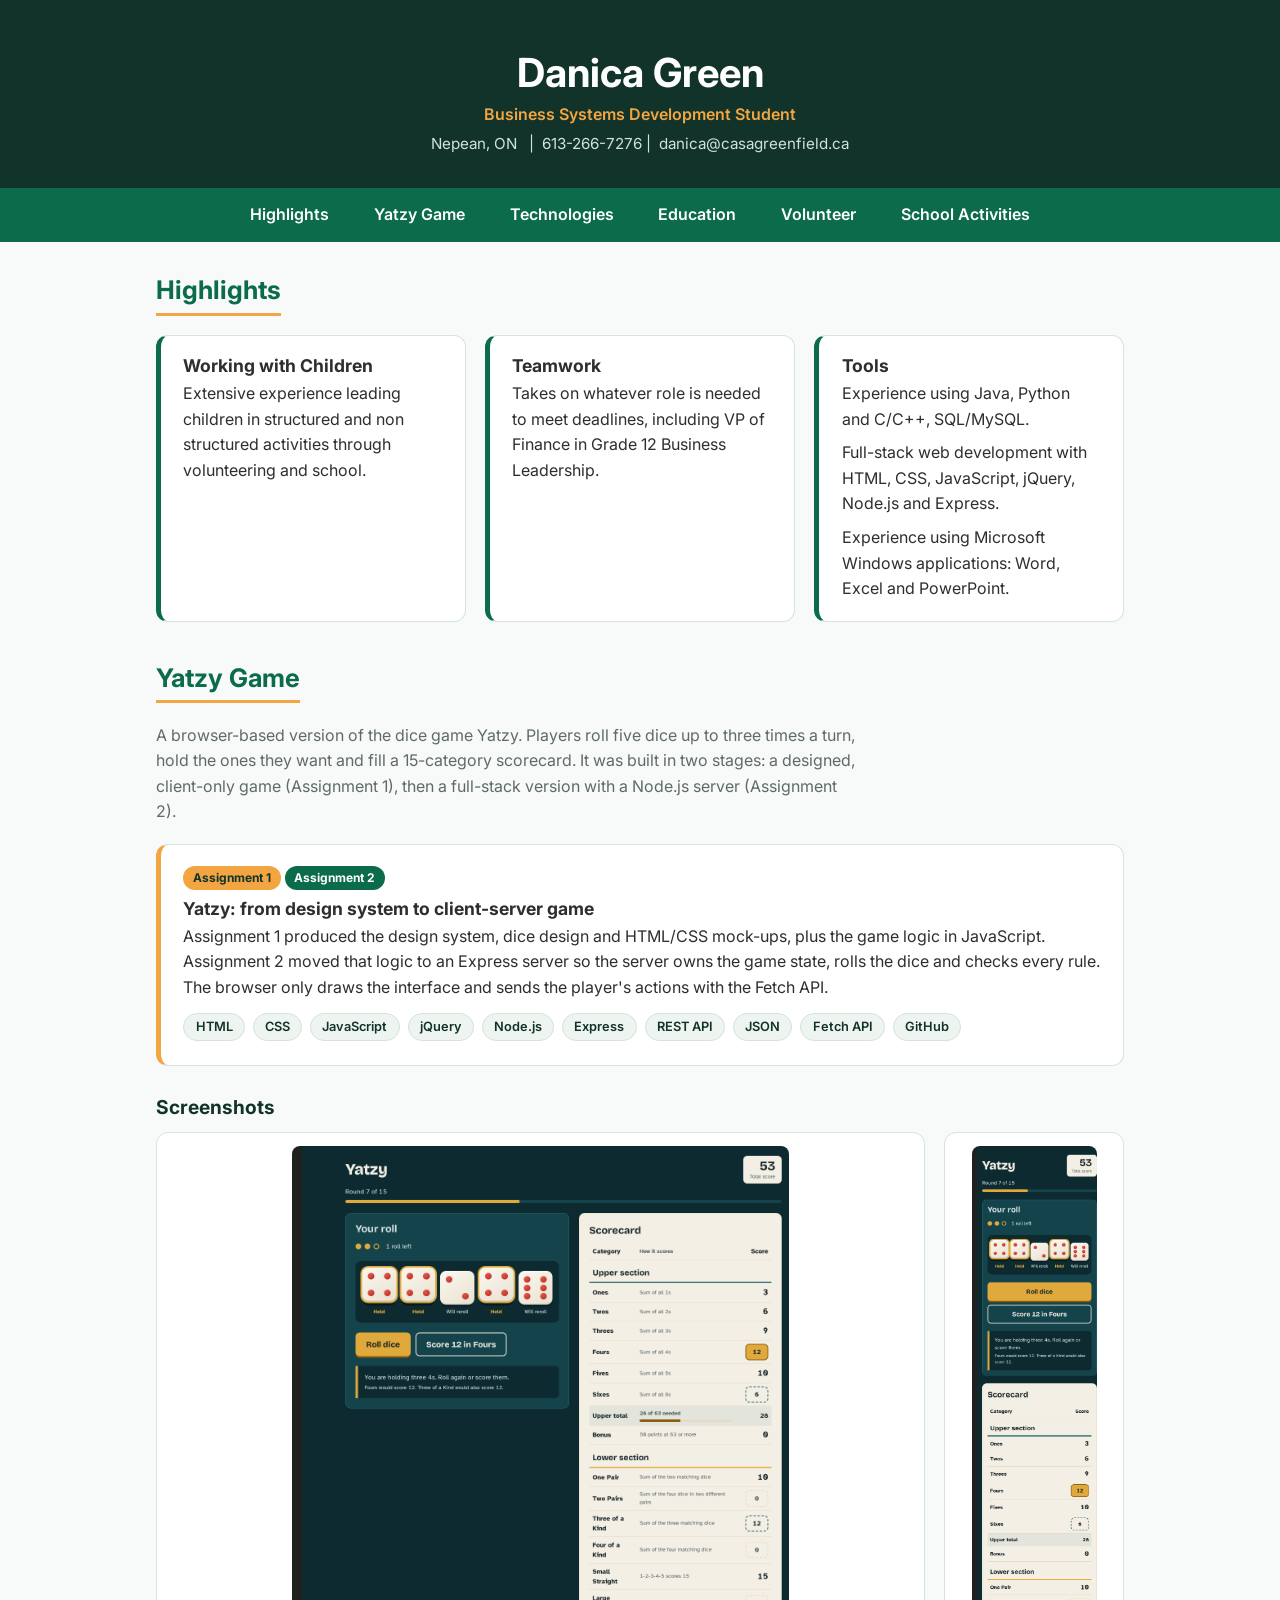
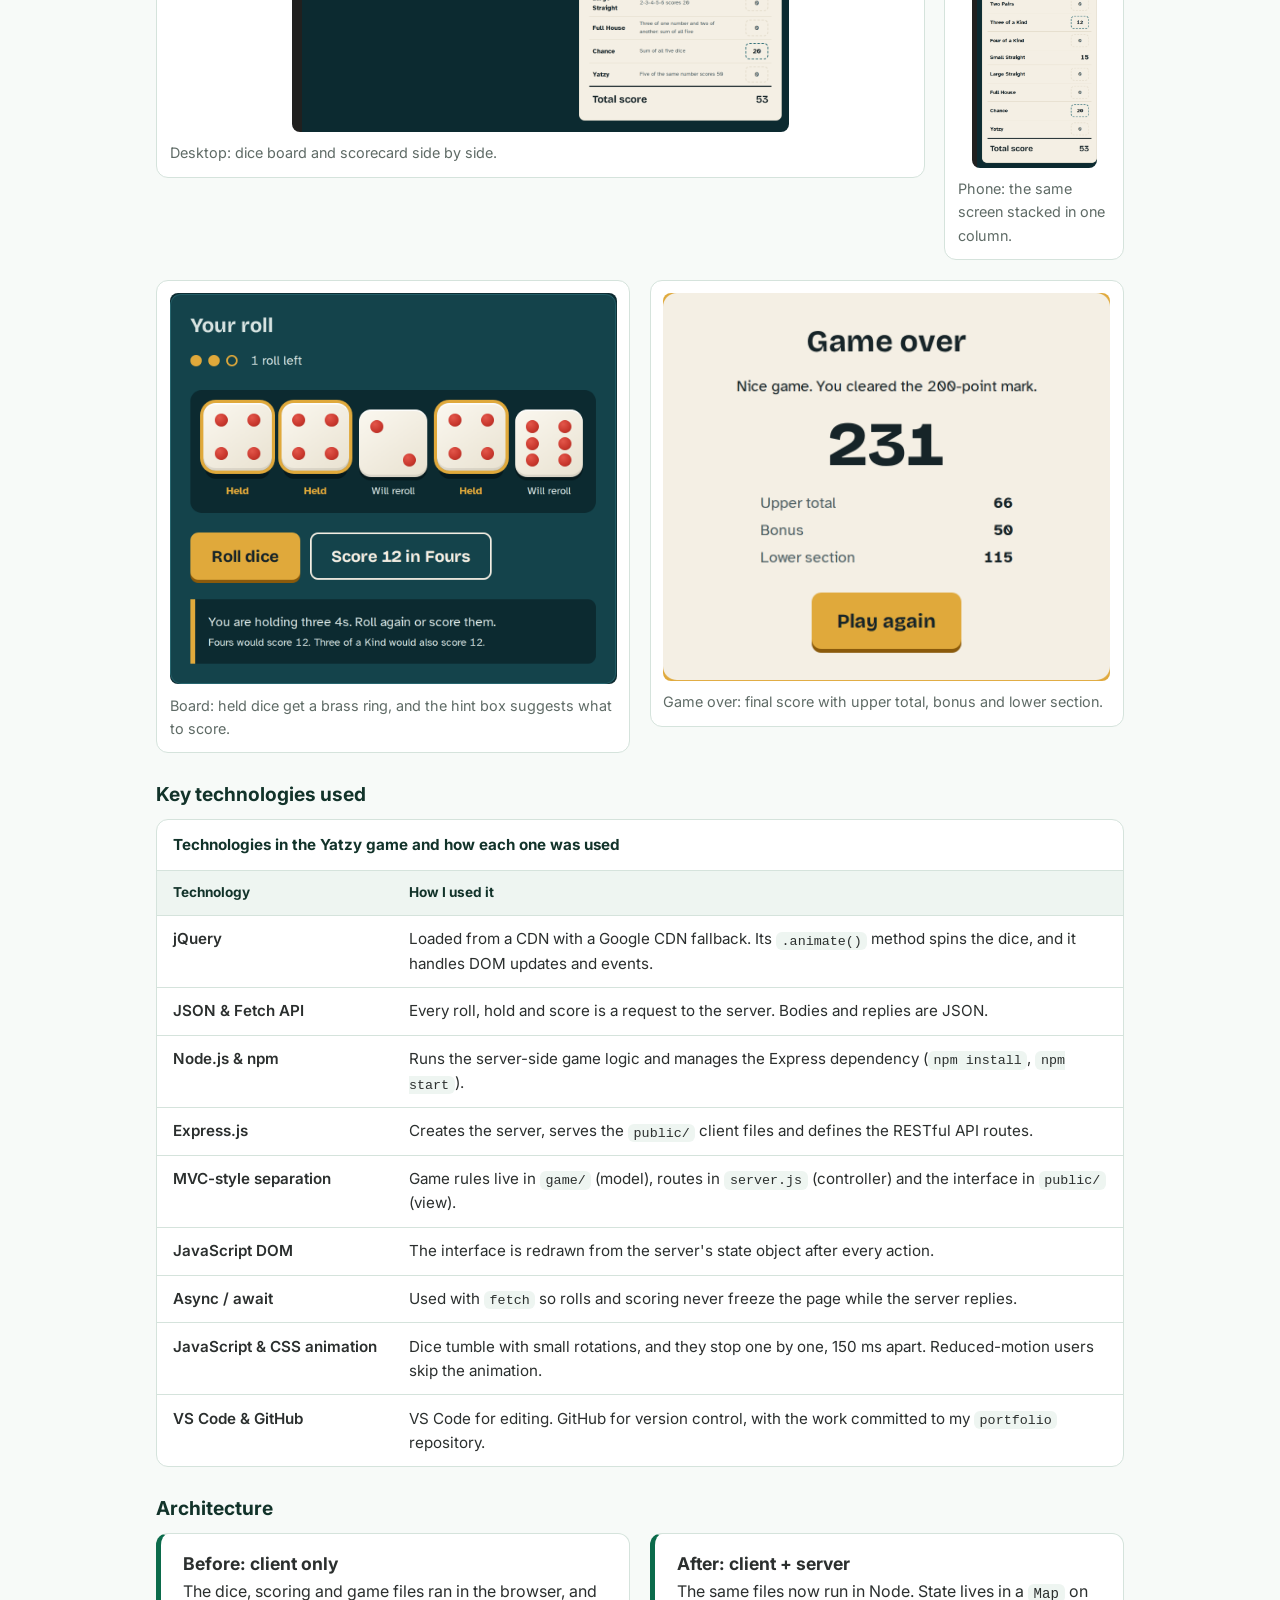
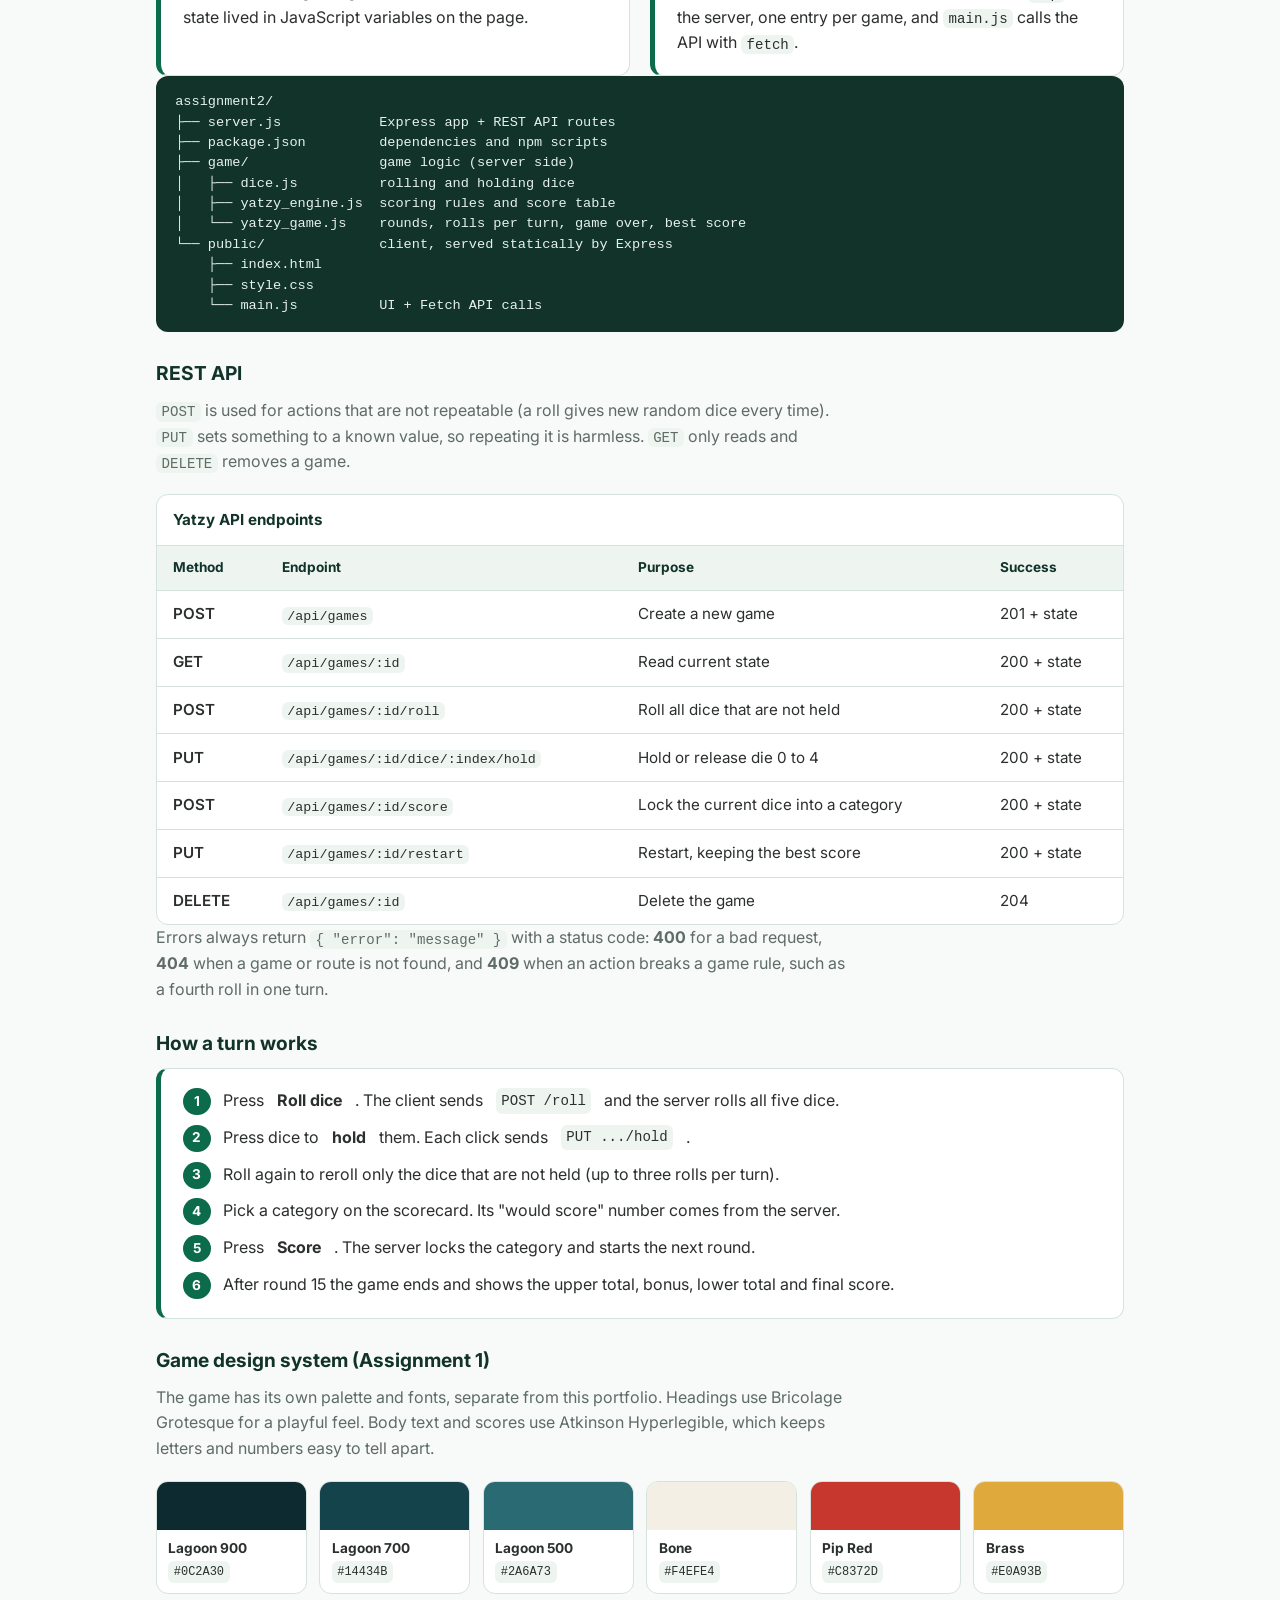
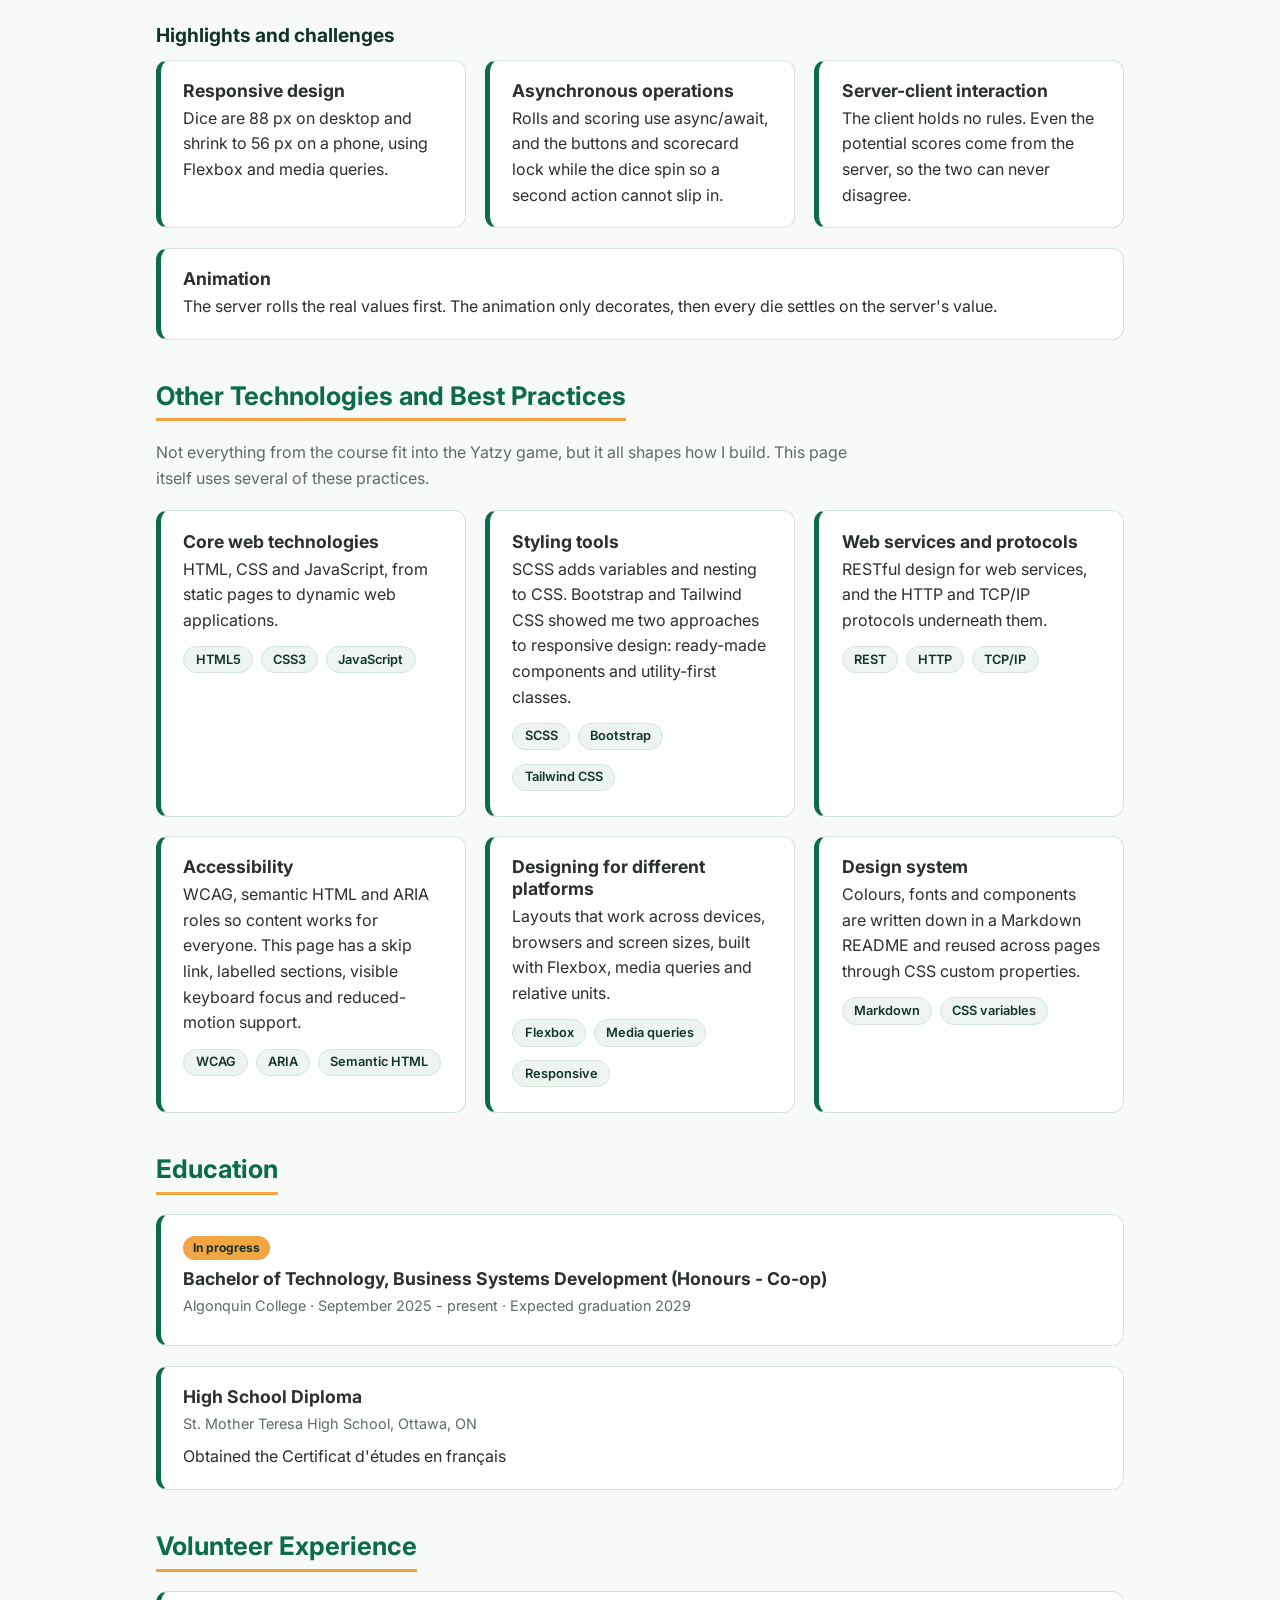
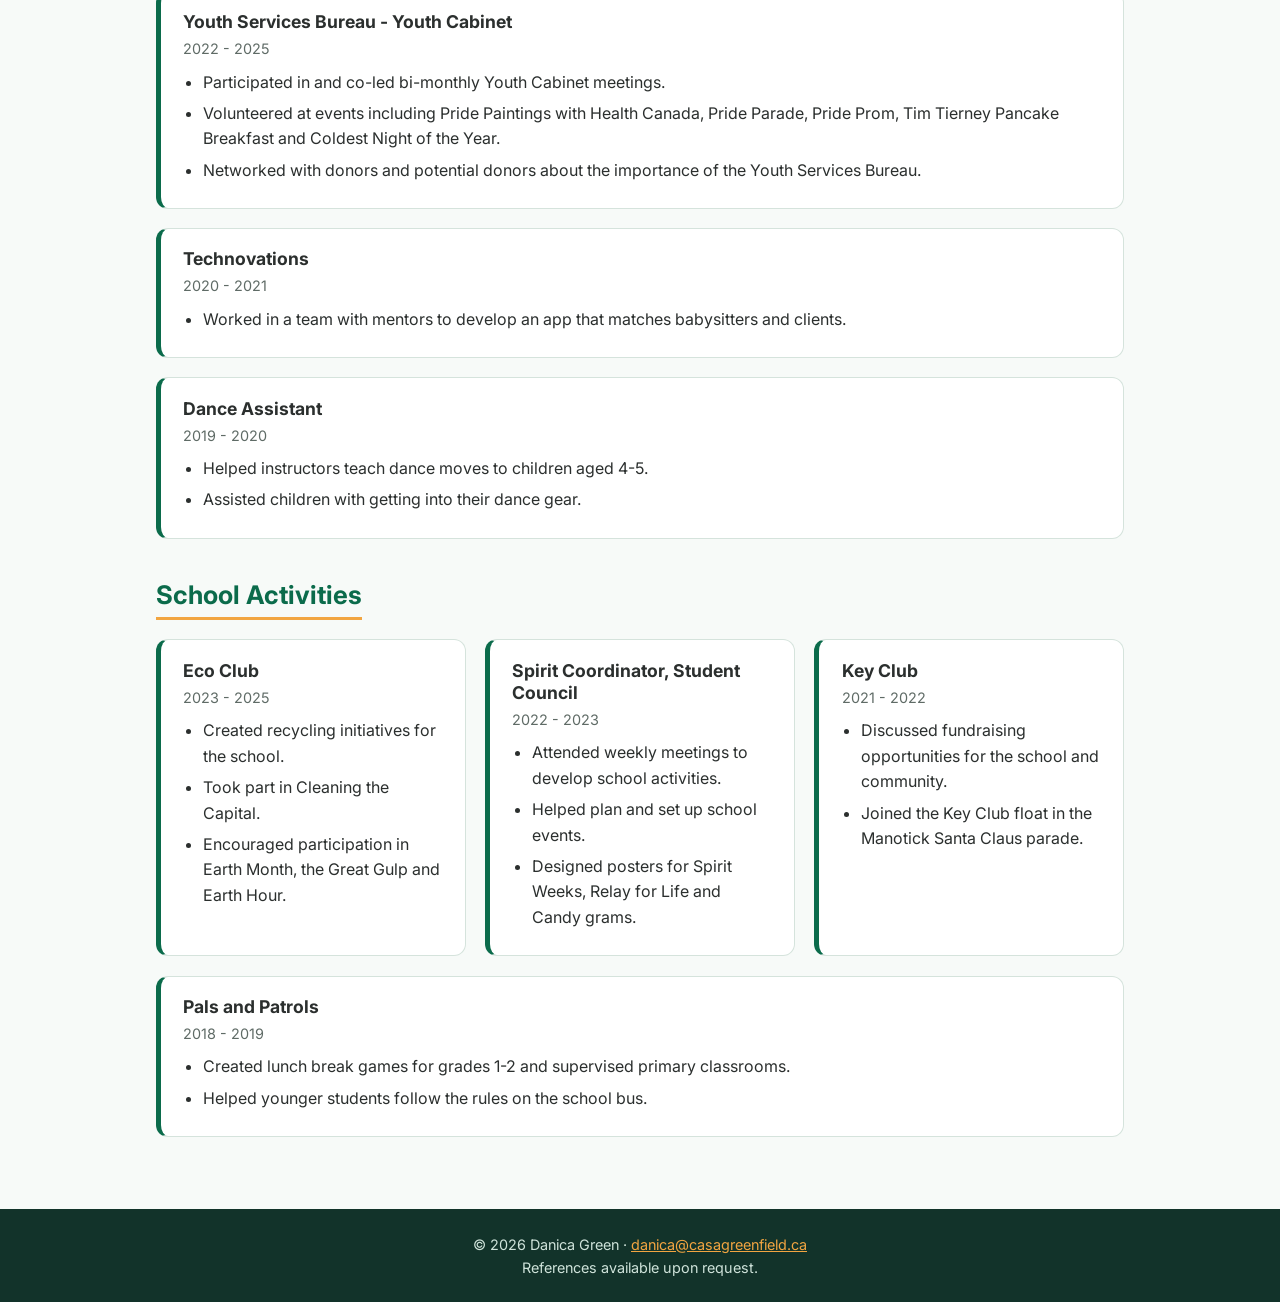
==== PD2/index.html @ 49f2cf51 "updated Portfolio with Yatzy Game" ====
<!DOCTYPE html>
<!-- FIX (PD2): was "<DOCTYPE html>", missing the "!" -->
<html lang="en">
<head>
  <meta charset="UTF-8">
  <meta name="viewport" content="width=device-width, initial-scale=1.0">
  <meta name="description" content="Portfolio of Danica Green, Business Systems Development student at Algonquin College, featuring the Yatzy full-stack game.">
  <title>Danica Green | Portfolio</title>
  <!-- Inter is the only font used by the design system (Poppins was unused and removed) -->
  <link rel="preconnect" href="https://fonts.googleapis.com">
  <link rel="preconnect" href="https://fonts.gstatic.com" crossorigin>
  <link href="https://fonts.googleapis.com/css2?family=Inter:wght@400;600;700&display=swap" rel="stylesheet">
  <link rel="stylesheet" href="styles.css">
</head>
<body>

    <!-- Lets keyboard and screen reader users jump past the navigation -->
    <a class="skip-link" href="#main-content">Skip to content</a>

    <!-- Site header -->
    <header class="site-header">
        <h1>Danica Green</h1>
        <p class="tagline">Business Systems Development Student</p>
        <p class="location">Nepean, ON &nbsp; |&nbsp; 613-266-7276 |&nbsp; danica@casagreenfield.ca</p>
    </header>

    <!-- Main navigation (anchor links to each section) -->
    <nav class="site-nav" aria-label="Main navigation">
        <ul>
            <li><a href="#highlights">Highlights</a></li>
            <li><a href="#yatzy">Yatzy Game</a></li>
            <li><a href="#technologies">Technologies</a></li>
            <li><a href="#education">Education</a></li>
            <li><a href="#volunteer">Volunteer</a></li>
            <li><a href="#activities">School Activities</a></li>
        </ul>
    </nav>

    <main id="main-content">

        <!-- Highlights  -->
        <section class="section" id="highlights" aria-labelledby="highlights-title">
            <h2 id="highlights-title">Highlights</h2>
            <div class="grid">
                <article class="card">
                    <h3>Working with Children</h3>
                    <p>Extensive experience leading children in structured and non structured activities through volunteering and school.</p>
                </article>
                <article class="card">
                    <h3>Teamwork</h3>
                    <p>Takes on whatever role is needed to meet deadlines, including VP of Finance in Grade 12 Business Leadership.</p>
                </article>
                <article class="card">
                    <h3>Tools</h3>
                    <p>Experience using Java, Python and C/C++, SQL/MySQL.</p>
                    <p>Full-stack web development with HTML, CSS, JavaScript, jQuery, Node.js and Express.</p>
                    <p>Experience using Microsoft Windows applications: Word, Excel and PowerPoint.</p>
                </article>
            </div>
        </section>

        <!-- Yatzy game project -->
        <section class="section" id="yatzy" aria-labelledby="yatzy-title">
            <h2 id="yatzy-title">Yatzy Game</h2>
            <p class="section-intro">
                A browser-based version of the dice game Yatzy. Players roll five dice up to three times a turn,
                hold the ones they want and fill a 15-category scorecard. It was built in two stages: a designed,
                client-only game (Assignment 1), then a full-stack version with a Node.js server (Assignment 2).
            </p>

            <!-- Project overview -->
            <article class="card card--featured">
                <span class="badge">Assignment 1</span>
                <span class="badge badge--green">Assignment 2</span>
                <h3>Yatzy: from design system to client-server game</h3>
                <p>
                    Assignment 1 produced the design system, dice design and HTML/CSS mock-ups, plus the game logic
                    in JavaScript. Assignment 2 moved that logic to an Express server so the server owns the game
                    state, rolls the dice and checks every rule. The browser only draws the interface and sends
                    the player's actions with the Fetch API.
                </p>
                <ul class="tags" aria-label="Yatzy technologies">
                    <li class="tag">HTML</li>
                    <li class="tag">CSS</li>
                    <li class="tag">JavaScript</li>
                    <li class="tag">jQuery</li>
                    <li class="tag">Node.js</li>
                    <li class="tag">Express</li>
                    <li class="tag">REST API</li>
                    <li class="tag">JSON</li>
                    <li class="tag">Fetch API</li>
                    <li class="tag">GitHub</li>
                </ul>
            </article>
             <!-- Screenshots: desktop + mobile views, then board close-up and end screen -->
            <h3 class="subheading">Screenshots</h3>
            <div class="gallery">
                <figure class="figure">
                    <img src="images/full_Board.png" width="497" height="586"
                         alt="Full Yatzy game screen on desktop: the dice board on the left and the paper-style scorecard on the right, in round 7 of 15 with a total score of 53.">
                    <figcaption>Desktop: dice board and scorecard side by side.</figcaption>
                </figure>
                <figure class="figure figure--narrow">
                    <img src="images/Mobile.png" width="125" height="622"
                         alt="Yatzy on a phone: the board and scorecard stacked in a single column.">
                    <figcaption>Phone: the same screen stacked in one column.</figcaption>
                </figure>
            </div>
            <div class="gallery">
                <figure class="figure">
                    <img src="images/Board.png" width="1098" height="960" loading="lazy"
                         alt="Close-up of the game board. Three dice showing 4 are held with brass rings, two dice are marked Will reroll, and the Score 12 in Fours button is shown beside Roll dice.">
                    <figcaption>Board: held dice get a brass ring, and the hint box suggests what to score.</figcaption>
                </figure>
                <figure class="figure">
                    <img src="images/game_over.png" width="920" height="798" loading="lazy"
                         alt="Game over screen showing a final score of 231, with upper total 66, bonus 50, lower section 115 and a Play again button.">
                    <figcaption>Game over: final score with upper total, bonus and lower section.</figcaption>
                </figure>
            </div>

            <!-- Key technologies -->
            <h3 class="subheading">Key technologies used</h3>
            <div class="table-wrap">
                <table class="table">
                    <caption>Technologies in the Yatzy game and how each one was used</caption>
                    <thead>
                        <tr>
                            <th scope="col">Technology</th>
                            <th scope="col">How I used it</th>
                        </tr>
                    </thead>
                    <tbody>
                        <tr>
                            <td>jQuery</td>
                            <td>Loaded from a CDN with a Google CDN fallback. Its <code>.animate()</code> method spins the dice, and it handles DOM updates and events.</td>
                        </tr>
                        <tr>
                            <td>JSON &amp; Fetch API</td>
                            <td>Every roll, hold and score is a request to the server. Bodies and replies are JSON.</td>
                        </tr>
                        <tr>
                            <td>Node.js &amp; npm</td>
                            <td>Runs the server-side game logic and manages the Express dependency (<code>npm install</code>, <code>npm start</code>).</td>
                        </tr>
                        <tr>
                            <td>Express.js</td>
                            <td>Creates the server, serves the <code>public/</code> client files and defines the RESTful API routes.</td>
                        </tr>
                        <tr>
                            <td>MVC-style separation</td>
                            <td>Game rules live in <code>game/</code> (model), routes in <code>server.js</code> (controller) and the interface in <code>public/</code> (view).</td>
                        </tr>
                        <tr>
                            <td>JavaScript DOM</td>
                            <td>The interface is redrawn from the server's state object after every action.</td>
                        </tr>
                        <tr>
                            <td>Async / await</td>
                            <td>Used with <code>fetch</code> so rolls and scoring never freeze the page while the server replies.</td>
                        </tr>
                        <tr>
                            <td>JavaScript &amp; CSS animation</td>
                            <td>Dice tumble with small rotations, and they stop one by one, 150 ms apart. Reduced-motion users skip the animation.</td>
                        </tr>
                        <tr>
                            <td>VS Code &amp; GitHub</td>
                            <td>VS Code for editing. GitHub for version control, with the work committed to my <code>portfolio</code> repository.</td>
                        </tr>
                    </tbody>
                </table>
            </div>

            <!-- Architecture -->
            <h3 class="subheading">Architecture</h3>
            <div class="grid">
                <article class="card">
                    <h3>Before: client only</h3>
                    <p>The dice, scoring and game files ran in the browser, and state lived in JavaScript variables on the page.</p>
                </article>
                <article class="card">
                    <h3>After: client + server</h3>
                    <p>The same files now run in Node. State lives in a <code>Map</code> on the server, one entry per game, and <code>main.js</code> calls the API with <code>fetch</code>.</p>
                </article>
            </div>
            <!-- Project structure shown as preformatted text -->
<pre><code>assignment2/
├── server.js            Express app + REST API routes
├── package.json         dependencies and npm scripts
├── game/                game logic (server side)
│   ├── dice.js          rolling and holding dice
│   ├── yatzy_engine.js  scoring rules and score table
│   └── yatzy_game.js    rounds, rolls per turn, game over, best score
└── public/              client, served statically by Express
    ├── index.html
    ├── style.css
    └── main.js          UI + Fetch API calls</code></pre>

            <!-- REST API -->
            <h3 class="subheading">REST API</h3>
            <p class="section-intro">
                <code>POST</code> is used for actions that are not repeatable (a roll gives new random dice every time).
                <code>PUT</code> sets something to a known value, so repeating it is harmless.
                <code>GET</code> only reads and <code>DELETE</code> removes a game.
            </p>
            <div class="table-wrap">
                <table class="table">
                    <caption>Yatzy API endpoints</caption>
                    <thead>
                        <tr>
                            <th scope="col">Method</th>
                            <th scope="col">Endpoint</th>
                            <th scope="col">Purpose</th>
                            <th scope="col">Success</th>
                        </tr>
                    </thead>
                    <tbody>
                        <tr><td>POST</td><td><code>/api/games</code></td><td>Create a new game</td><td>201 + state</td></tr>
                        <tr><td>GET</td><td><code>/api/games/:id</code></td><td>Read current state</td><td>200 + state</td></tr>
                        <tr><td>POST</td><td><code>/api/games/:id/roll</code></td><td>Roll all dice that are not held</td><td>200 + state</td></tr>
                        <tr><td>PUT</td><td><code>/api/games/:id/dice/:index/hold</code></td><td>Hold or release die 0 to 4</td><td>200 + state</td></tr>
                        <tr><td>POST</td><td><code>/api/games/:id/score</code></td><td>Lock the current dice into a category</td><td>200 + state</td></tr>
                        <tr><td>PUT</td><td><code>/api/games/:id/restart</code></td><td>Restart, keeping the best score</td><td>200 + state</td></tr>
                        <tr><td>DELETE</td><td><code>/api/games/:id</code></td><td>Delete the game</td><td>204</td></tr>
                    </tbody>
                </table>
            </div>
            <p class="section-intro">
                Errors always return <code>{ "error": "message" }</code> with a status code:
                <strong>400</strong> for a bad request, <strong>404</strong> when a game or route is not found,
                and <strong>409</strong> when an action breaks a game rule, such as a fourth roll in one turn.
            </p>

            <!-- Game flow: a real sequence, so numbered steps are appropriate -->
            <h3 class="subheading">How a turn works</h3>
            <article class="card">
                <ol class="steps">
                    <li>Press <strong>Roll dice</strong>. The client sends <code>POST /roll</code> and the server rolls all five dice.</li>
                    <li>Press dice to <strong>hold</strong> them. Each click sends <code>PUT .../hold</code>.</li>
                    <li>Roll again to reroll only the dice that are not held (up to three rolls per turn).</li>
                    <li>Pick a category on the scorecard. Its "would score" number comes from the server.</li>
                    <li>Press <strong>Score</strong>. The server locks the category and starts the next round.</li>
                    <li>After round 15 the game ends and shows the upper total, bonus, lower total and final score.</li>
                </ol>
            </article>

            <!-- Design system for the game -->
            <h3 class="subheading">Game design system (Assignment 1)</h3>
            <p class="section-intro">
                The game has its own palette and fonts, separate from this portfolio.
                Headings use Bricolage Grotesque for a playful feel. Body text and scores use
                Atkinson Hyperlegible, which keeps letters and numbers easy to tell apart.
            </p>
            <ul class="swatches" aria-label="Yatzy colour palette">
                <li class="swatch swatch--lagoon-900"><span>Lagoon 900</span><code>#0C2A30</code></li>
                <li class="swatch swatch--lagoon-700"><span>Lagoon 700</span><code>#14434B</code></li>
                <li class="swatch swatch--lagoon-500"><span>Lagoon 500</span><code>#2A6A73</code></li>
                <li class="swatch swatch--bone"><span>Bone</span><code>#F4EFE4</code></li>
                <li class="swatch swatch--pip-red"><span>Pip Red</span><code>#C8372D</code></li>
                <li class="swatch swatch--brass"><span>Brass</span><code>#E0A93B</code></li>
            </ul>

            <!-- Highlights and challenges -->
            <h3 class="subheading">Highlights and challenges</h3>
            <div class="grid">
                <article class="card">
                    <h3>Responsive design</h3>
                    <p>Dice are 88 px on desktop and shrink to 56 px on a phone, using Flexbox and media queries.</p>
                </article>
                <article class="card">
                    <h3>Asynchronous operations</h3>
                    <p>Rolls and scoring use async/await, and the buttons and scorecard lock while the dice spin so a second action cannot slip in.</p>
                </article>
                <article class="card">
                    <h3>Server-client interaction</h3>
                    <p>The client holds no rules. Even the potential scores come from the server, so the two can never disagree.</p>
                </article>
                <article class="card">
                    <h3>Animation</h3>
                    <p>The server rolls the real values first. The animation only decorates, then every die settles on the server's value.</p>
                </article>
            </div>
        </section>

        <!-- Other technologies learned in the course -->
        <section class="section" id="technologies" aria-labelledby="technologies-title">
            <h2 id="technologies-title">Other Technologies and Best Practices</h2>
            <p class="section-intro">
                Not everything from the course fit into the Yatzy game, but it all shapes how I build.
                This page itself uses several of these practices.
            </p>
            <div class="grid">
                <article class="card">
                    <h3>Core web technologies</h3>
                    <p>HTML, CSS and JavaScript, from static pages to dynamic web applications.</p>
                    <ul class="tags" aria-label="Core web technologies">
                        <li class="tag">HTML5</li>
                        <li class="tag">CSS3</li>
                        <li class="tag">JavaScript</li>
                    </ul>
                </article>
                <article class="card">
                    <h3>Styling tools</h3>
                    <p>SCSS adds variables and nesting to CSS. Bootstrap and Tailwind CSS showed me two approaches to responsive design: ready-made components and utility-first classes.</p>
                    <ul class="tags" aria-label="Styling tools">
                        <li class="tag">SCSS</li>
                        <li class="tag">Bootstrap</li>
                        <li class="tag">Tailwind CSS</li>
                    </ul>
                </article>
                <article class="card">
                    <h3>Web services and protocols</h3>
                    <p>RESTful design for web services, and the HTTP and TCP/IP protocols underneath them.</p>
                    <ul class="tags" aria-label="Web services and protocols">
                        <li class="tag">REST</li>
                        <li class="tag">HTTP</li>
                        <li class="tag">TCP/IP</li>
                    </ul>
                </article>
                <article class="card">
                    <h3>Accessibility</h3>
                    <p>WCAG, semantic HTML and ARIA roles so content works for everyone. This page has a skip link, labelled sections, visible keyboard focus and reduced-motion support.</p>
                    <ul class="tags" aria-label="Accessibility topics">
                        <li class="tag">WCAG</li>
                        <li class="tag">ARIA</li>
                        <li class="tag">Semantic HTML</li>
                    </ul>
                </article>
                <article class="card">
                    <h3>Designing for different platforms</h3>
                    <p>Layouts that work across devices, browsers and screen sizes, built with Flexbox, media queries and relative units.</p>
                    <ul class="tags" aria-label="Cross-platform topics">
                        <li class="tag">Flexbox</li>
                        <li class="tag">Media queries</li>
                        <li class="tag">Responsive</li>
                    </ul>
                </article>
                <article class="card">
                    <h3>Design system</h3>
                    <p>Colours, fonts and components are written down in a Markdown README and reused across pages through CSS custom properties.</p>
                    <ul class="tags" aria-label="Design system tools">
                        <li class="tag">Markdown</li>
                        <li class="tag">CSS variables</li>
                    </ul>
                </article>
            </div>
        </section>

        <!-- Education  -->
        <section class="section" id="education" aria-labelledby="education-title">
            <h2 id="education-title">Education</h2>
            <div class="stack">
                <article class="card">
                    <span class="badge">In progress</span>
                    <h3>Bachelor of Technology, Business Systems Development (Honours - Co-op)</h3>
                    <p class="date">Algonquin College &middot; September 2025 - present &middot; Expected graduation 2029</p>
                </article>
                <article class="card">
                    <h3>High School Diploma</h3>
                    <p class="date">St. Mother Teresa High School, Ottawa, ON</p>
                    <p>Obtained the Certificat d'études en français</p>
                </article>
            </div>
        </section>

        <!-- Volunteer experience -->
        <section class="section" id="volunteer" aria-labelledby="volunteer-title">
            <h2 id="volunteer-title">Volunteer Experience</h2>
            <div class="stack">
                <article class="card">
                    <h3>Youth Services Bureau - Youth Cabinet</h3>
                    <p class="date">2022 - 2025</p>
                    <ul>
                        <li>Participated in and co-led bi-monthly Youth Cabinet meetings.</li>
                        <li>Volunteered at events including Pride Paintings with Health Canada, Pride Parade, Pride Prom, Tim Tierney Pancake Breakfast and Coldest Night of the Year.</li>
                        <li>Networked with donors and potential donors about the importance of the Youth Services Bureau.</li>
                    </ul>
                </article>
                <article class="card">
                    <h3>Technovations</h3>
                    <p class="date">2020 - 2021</p>
                    <ul>
                        <li>Worked in a team with mentors to develop an app that matches babysitters and clients.</li>
                    </ul>
                </article>
                <article class="card">
                    <h3>Dance Assistant</h3>
                    <p class="date">2019 - 2020</p>
                    <ul>
                        <li>Helped instructors teach dance moves to children aged 4-5.</li>
                        <li>Assisted children with getting into their dance gear.</li>
                    </ul>
                </article>
            </div>
        </section>

        <!-- School activities -->
        <section class="section" id="activities" aria-labelledby="activities-title">
            <h2 id="activities-title">School Activities</h2>
            <div class="grid">
                <article class="card">
                    <h3>Eco Club</h3>
                    <p class="date">2023 - 2025</p>
                    <ul>
                        <li>Created recycling initiatives for the school.</li>
                        <li>Took part in Cleaning the Capital.</li>
                        <li>Encouraged participation in Earth Month, the Great Gulp and Earth Hour.</li>
                    </ul>
                </article>
                <article class="card">
                    <h3>Spirit Coordinator, Student Council</h3>
                    <p class="date">2022 - 2023</p>
                    <ul>
                        <li>Attended weekly meetings to develop school activities.</li>
                        <li>Helped plan and set up school events.</li>
                        <li>Designed posters for Spirit Weeks, Relay for Life and Candy grams.</li>
                    </ul>
                </article>
                <article class="card">
                    <h3>Key Club</h3>
                    <p class="date">2021 - 2022</p>
                    <ul>
                        <li>Discussed fundraising opportunities for the school and community.</li>
                        <li>Joined the Key Club float in the Manotick Santa Claus parade.</li>
                    </ul>
                </article>
                <article class="card">
                    <h3>Pals and Patrols</h3>
                    <p class="date">2018 - 2019</p>
                    <ul>
                        <li>Created lunch break games for grades 1-2 and supervised primary classrooms.</li>
                        <li>Helped younger students follow the rules on the school bus.</li>
                    </ul>
                </article>
            </div>
        </section>
    </main>

    <!-- Site footer -->
    <footer class="site-footer">
        <p>&copy; 2026 Danica Green &middot; <a href="mailto:danica@casagreenfield.ca">danica@casagreenfield.ca</a></p>
        <p>References available upon request.</p>
    </footer>

</body>
</html>
---- PD2/styles.css ----
/* 1. Design tokens (CSS custom properties) */
:root {
    /* Colours (unchanged from PD1) */
    --primary: #0B6B4B;
    --primary-dark: #12332A;
    --accent: #F2A541;
    --bg: #F7FAF8;
    --surface: #FFFFFF;
    --text: #2B2F2E;
    --muted: #5F6B66;
    --border: #D5E3DC;

    /* tint used behind code blocks and table headers */
    --surface-tint: #EEF5F1;

    /* Typography */
    --font-body: "Inter", Arial, sans-serif;
    --font-heading: "Inter", Arial, sans-serif;
    --font-dates-notes: "Inter", Arial, sans-serif;
    /*  monospace stack for code, endpoints and file names */
    --font-code: ui-monospace, "Cascadia Code", Consolas, Menlo, monospace;

    /* Shape */
    --radius: 12px;
}

/* 2. Reset and base styles */
* { box-sizing: border-box; margin: 0; padding: 0; }

.section { scroll-margin-top: 1rem; }

body {
    font-family: var(--font-body);
    color: var(--text);
    background: var(--bg);
    line-height: 1.6;
}

h1, h2, h3 { font-family: var(--font-heading); line-height: 1.25; }
a { color: var(--primary); }

/* visible keyboard focus for every interactive element */
a:focus-visible {
    outline: 3px solid var(--accent);
    outline-offset: 2px;
}

/* "skip to content" link, hidden until it receives focus */
.skip-link {
    position: absolute;
    left: 1rem;
    top: -4rem;
    background: var(--accent);
    color: var(--primary-dark);
    font-weight: 700;
    padding: .6rem 1rem;
    border-radius: var(--radius);
    z-index: 10;
}
.skip-link:focus { top: 1rem; }

/* 3. Header */
.site-header {
    background: var(--primary-dark);
    color: #fff;
    text-align: center;
    padding: 3rem 1rem 2rem;
}
.site-header h1 { font-size: 2.5rem; }
.site-header .tagline { color: var(--accent); margin-top: .25rem; font-weight: 600; }
.site-header .location { color: #cfe3da; font-size: .95rem; margin-top: .25rem; }

/* 4. Navigation */
.site-nav { background: var(--primary); }
.site-nav ul {
    list-style: none;
    display: flex;
    justify-content: center;
    flex-wrap: wrap;
}
.site-nav a {
    display: block;
    color: #fff;
    text-decoration: none;
    padding: .9rem 1.4rem;
    font-weight: 600;
}
.site-nav a:hover { background: var(--primary-dark); }
.site-nav a:focus-visible { outline-color: #fff; outline-offset: -3px; }

/* 5. Page layout */
main { max-width: 1000px; margin: 0 auto; padding: 2rem 1rem; }
.section { margin-bottom: 2.5rem; }
.section > h2 {
    color: var(--primary);
    font-size: 1.6rem;
    padding-bottom: .4rem;
    margin-bottom: 1.2rem;
    border-bottom: 3px solid var(--accent);
    display: inline-block;
}
/*sub-headings that group content inside a long section */
.section > h3.subheading {
    color: var(--primary-dark);
    font-size: 1.2rem;
    margin: 1.8rem 0 .8rem;
}
/* short intro paragraph under a section heading */
.section-intro { max-width: 70ch; margin-bottom: 1.2rem; color: var(--muted); }

/* 6. Card */
.card {
    background: var(--surface);
    border: 1px solid var(--border);
    border-left: 5px solid var(--primary);
    border-radius: var(--radius);
    padding: 1.2rem 1.4rem;
}
.card h3 { font-size: 1.1rem; margin-bottom: .25rem; }
.card .date { color: var(--muted); font-size: .9rem; margin-bottom: .6rem; }
.card p + p { margin-top: .5rem; }
.card ul { padding-left: 1.2rem; }
.card li { margin-bottom: .35rem; }
/* accent variant for the featured Yatzy project card */
.card--featured { border-left-color: var(--accent); }

/* 7. Badge  */
.badge {
    display: inline-block;
    background: var(--accent);
    color: var(--primary-dark);
    font-size: .75rem;
    font-weight: 700;
    padding: .15rem .6rem;
    border-radius: 999px;
    margin-bottom: .5rem;
}
/* secondary badge (green) so two badges can sit side by side */
.badge--green { background: var(--primary); color: #fff; }

/* 8. Layout helpers (flexbox) */
.grid { display: flex; flex-wrap: wrap; gap: 1.2rem; }
.grid .card { flex: 1 1 280px; }
.stack { display: flex; flex-direction: column; gap: 1.2rem; }

/* 9. Tag chips - compact technology labels */
.tags {
    list-style: none;
    display: flex;
    flex-wrap: wrap;
    gap: .5rem;
    padding: 0;
    margin-top: .8rem;
}
.card .tags { padding-left: 0; }
.tag {
    background: var(--surface-tint);
    border: 1px solid var(--border);
    color: var(--primary-dark);
    font-size: .8rem;
    font-weight: 600;
    padding: .15rem .7rem;
    border-radius: 999px;
    margin-bottom: 0;
}

/* 10. Tables (technologies, API reference, colours)
   The wrapper scrolls sideways on small screens instead of breaking layout.*/
.table-wrap {
    overflow-x: auto;
    background: var(--surface);
    border: 1px solid var(--border);
    border-radius: var(--radius);
}
.table {
    width: 100%;
    border-collapse: collapse;
    font-size: .95rem;
}
.table caption {
    text-align: left;
    padding: .8rem 1rem;
    font-weight: 700;
    color: var(--primary-dark);
}
.table th,
.table td {
    text-align: left;
    vertical-align: top;
    padding: .7rem 1rem;
    border-top: 1px solid var(--border);
}
.table thead th {
    background: var(--surface-tint);
    color: var(--primary-dark);
    font-size: .85rem;
}
.table td:first-child { font-weight: 600; white-space: nowrap; }

/* 11. NEW (PD2): Code - inline code and code blocks */
code {
    font-family: var(--font-code);
    font-size: .88em;
    background: var(--surface-tint);
    padding: .1rem .35rem;
    border-radius: 6px;
}
pre {
    font-family: var(--font-code);
    font-size: .85rem;
    line-height: 1.5;
    background: var(--primary-dark);
    color: #e6f1ec;
    padding: 1rem 1.2rem;
    border-radius: var(--radius);
    overflow-x: auto;
}
pre code { background: none; padding: 0; font-size: inherit; }

/* 12. Numbered steps - used for the game flow (a real sequence) */
.steps {
    list-style: none;
    counter-reset: step;
    display: flex;
    flex-direction: column;
    gap: .6rem;
    padding: 0;
}
.steps li {
    counter-increment: step;
    display: flex;
    gap: .8rem;
    align-items: flex-start;
    margin-bottom: 0;
}
.steps li::before {
    content: counter(step);
    flex: none;
    width: 1.7rem;
    height: 1.7rem;
    border-radius: 50%;
    background: var(--primary);
    color: #fff;
    font-size: .85rem;
    font-weight: 700;
    display: grid;
    place-items: center;
}

/* 13. Colour swatches - show the Yatzy game palette
   Each swatch reads its colour from the --swatch custom property. */
.swatches {
    list-style: none;
    display: flex;
    flex-wrap: wrap;
    gap: .8rem;
    padding: 0;
}
.swatch {
    flex: 1 1 130px;
    background: var(--surface);
    border: 1px solid var(--border);
    border-radius: var(--radius);
    overflow: hidden;
    font-size: .85rem;
}
.swatch::before {
    content: "";
    display: block;
    height: 3rem;
    background: var(--swatch);
}
.swatch span { display: block; padding: .5rem .7rem 0; font-weight: 700; }
.swatch code { display: inline-block; margin: .1rem .7rem .6rem; }
.swatch--lagoon-900 { --swatch: #0C2A30; }
.swatch--lagoon-700 { --swatch: #14434B; }
.swatch--lagoon-500 { --swatch: #2A6A73; }
.swatch--bone       { --swatch: #F4EFE4; }
.swatch--pip-red    { --swatch: #C8372D; }
.swatch--brass      { --swatch: #E0A93B; }

/* Figures and galleries - screenshots with captions
Images keep their natural size (max-wdith only) so small screenshots 
are never stretched or blurred */
.gallery {
    display: flex;
    flex-wrap: wrap;
    gap: 1.2rem;
    align-items: flex-start;
    margin-bottom: 1.2rem;
}
.figure {
    flex: 1 1 300px;
    margin: 0;
    padding: .8rem;
    background: var(--surface);
    border: 1px solid var(--border);
    border-radius: var(--radius);
}
.figure--narrow { flex: 0 1 180px; }
.figure img {
    display: block;
    max-width: 100%;
    height: auto;
    margin: 0 auto;
    border-radius: 8px;
}
.figure figcaption {
    margin-top: .6rem;
    font-size: .9rem;
    color: var(--muted);
}

/* 14. Footer */
.site-footer {
    background: var(--primary-dark);
    color: #cfe3da;
    text-align: center;
    padding: 1.5rem 1rem;
    font-size: .9rem;
}
.site-footer a { color: var(--accent); }

/* 15. Responsive */
@media (max-width: 700px) {
    .site-header h1 { font-size: 1.9rem; }
    .site-nav ul { flex-direction: column; }
    .site-nav a { text-align: center; border-top: 1px solid rgba(255, 255, 255, .15); }
    .grid { flex-direction: column; }
    .table td:first-child { white-space: normal; }
}
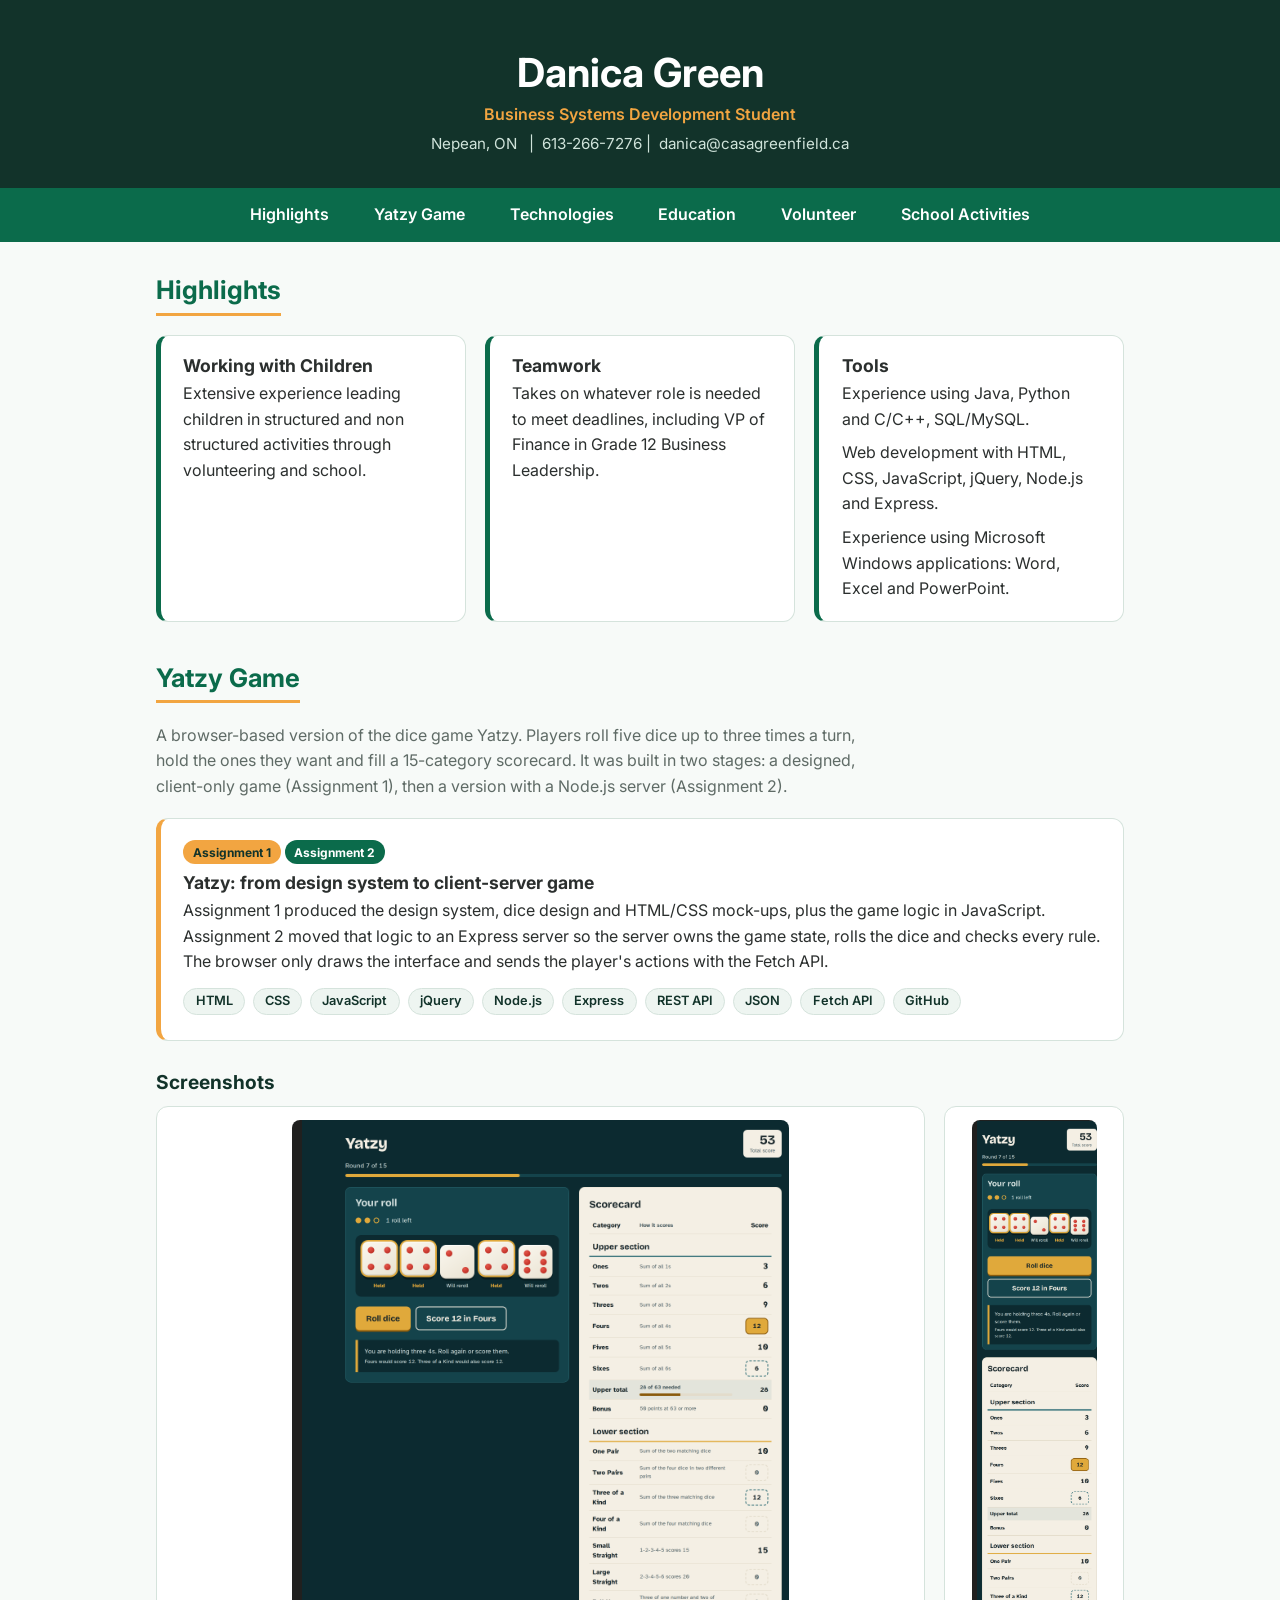
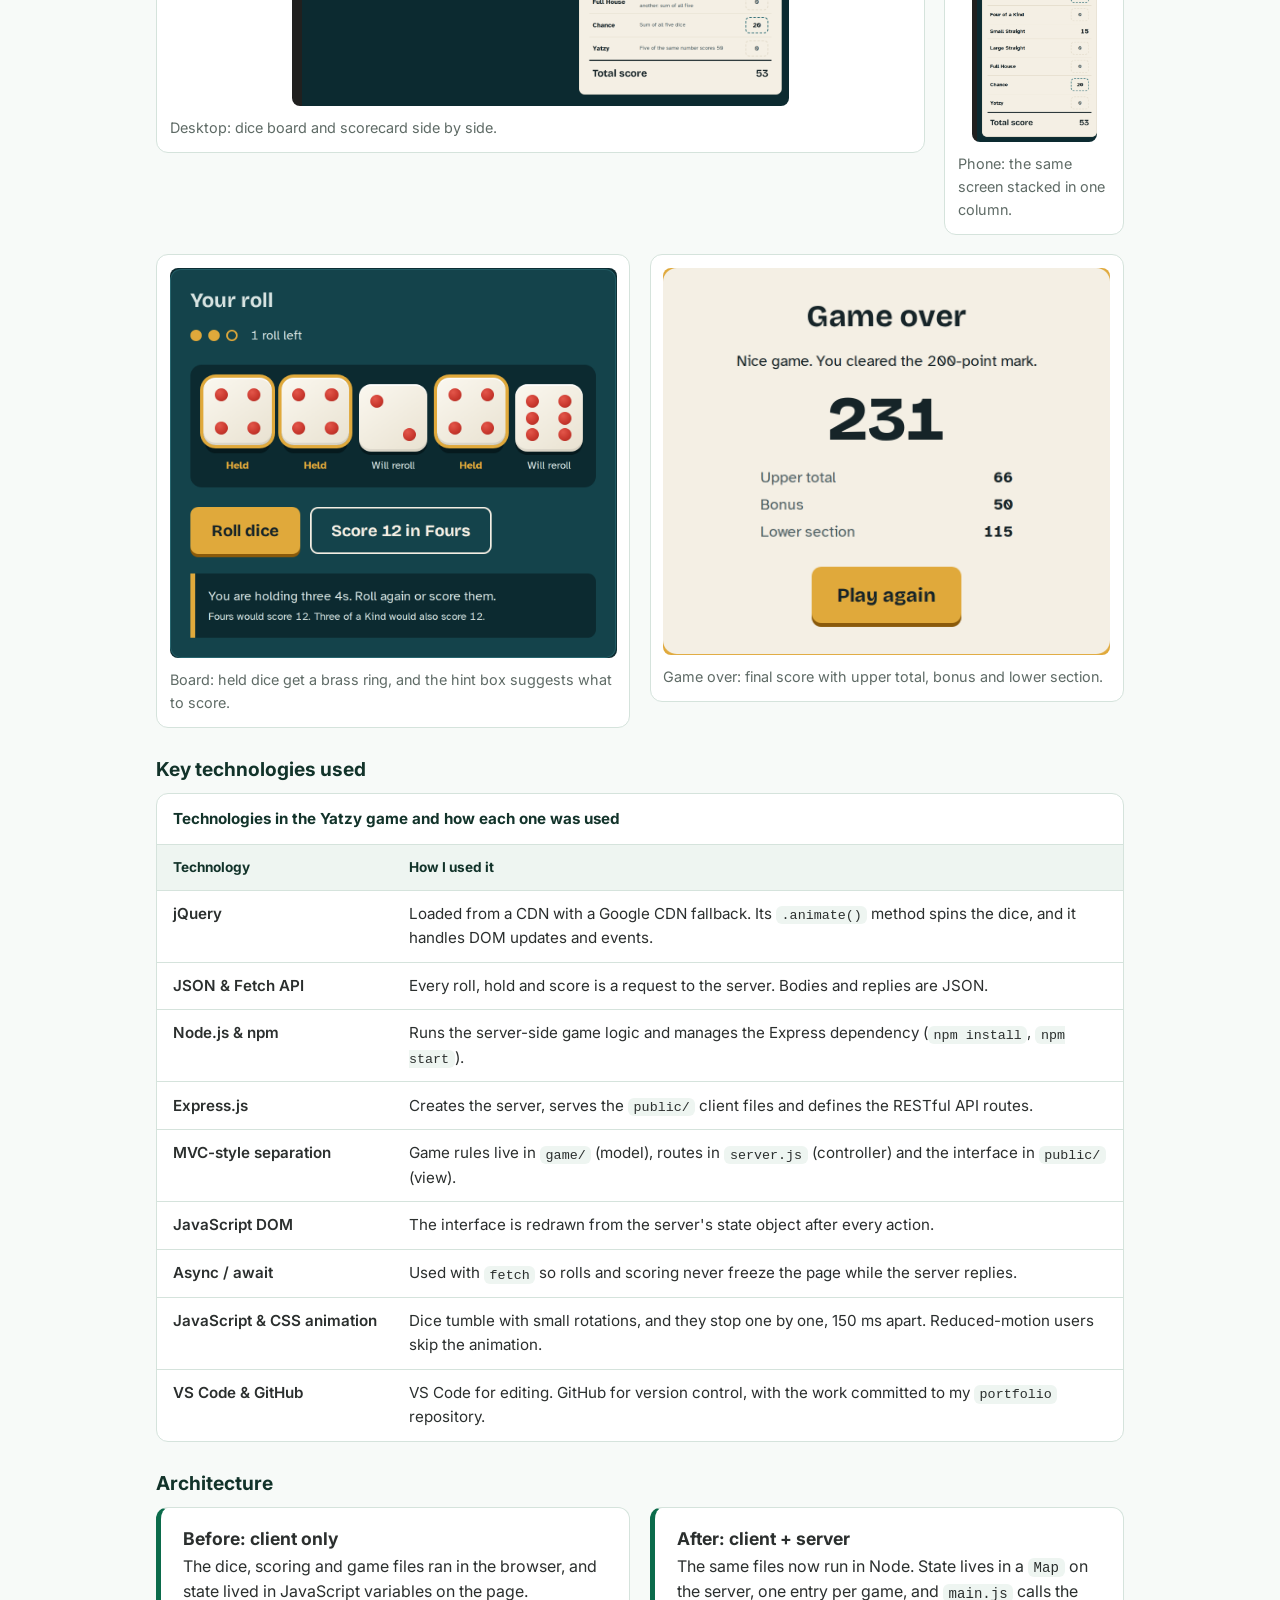
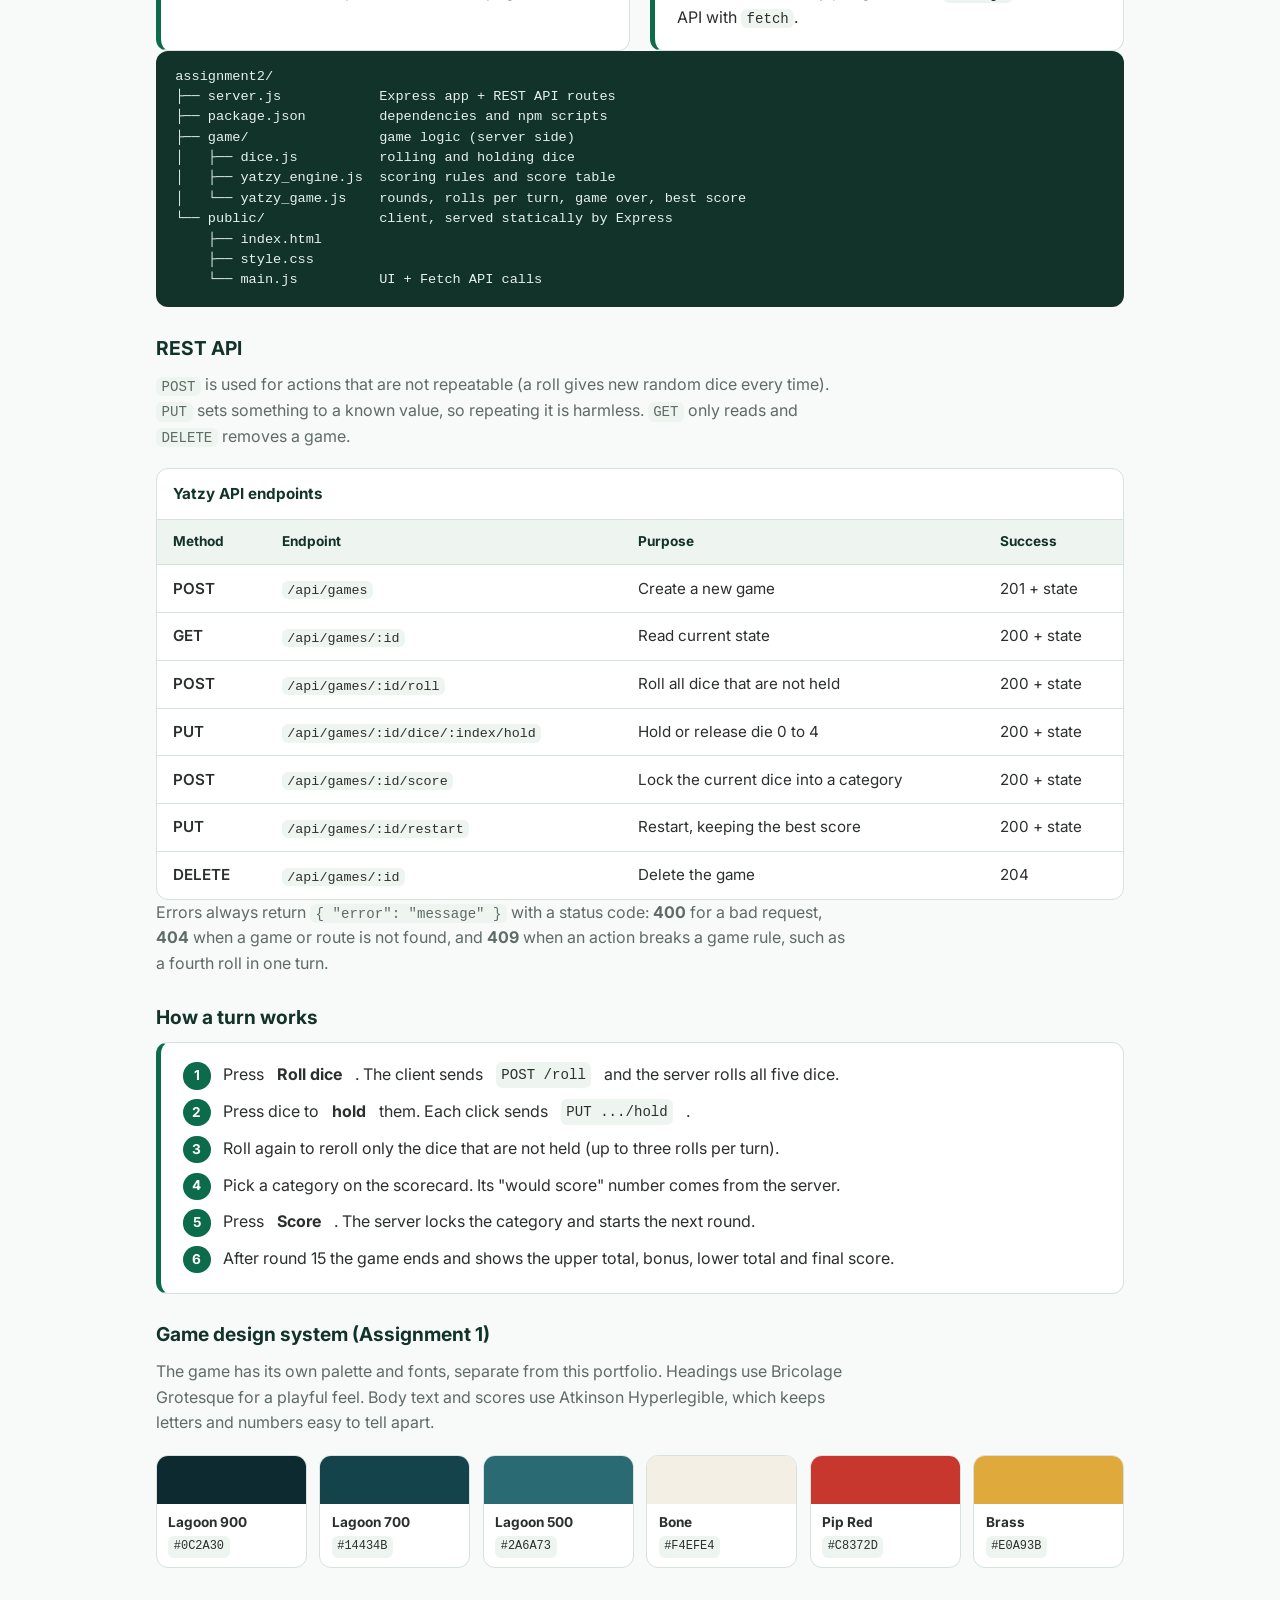
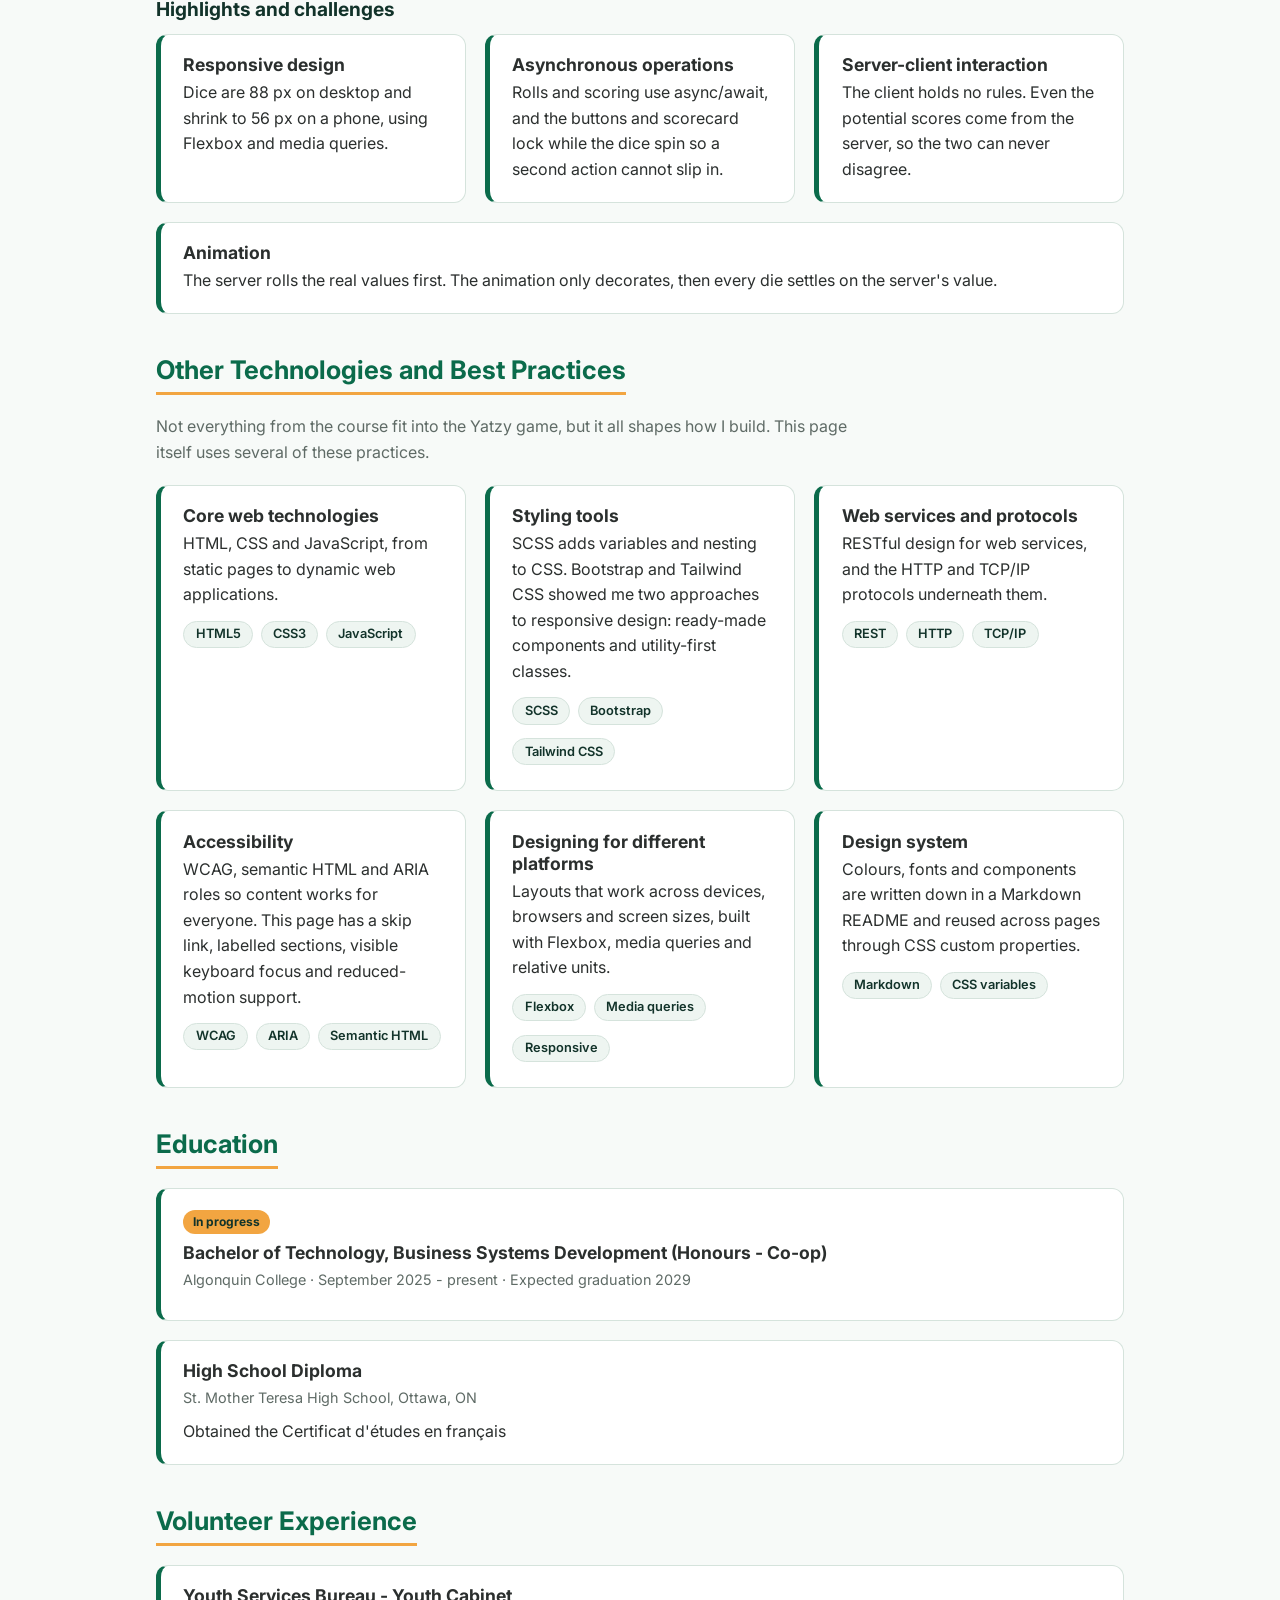
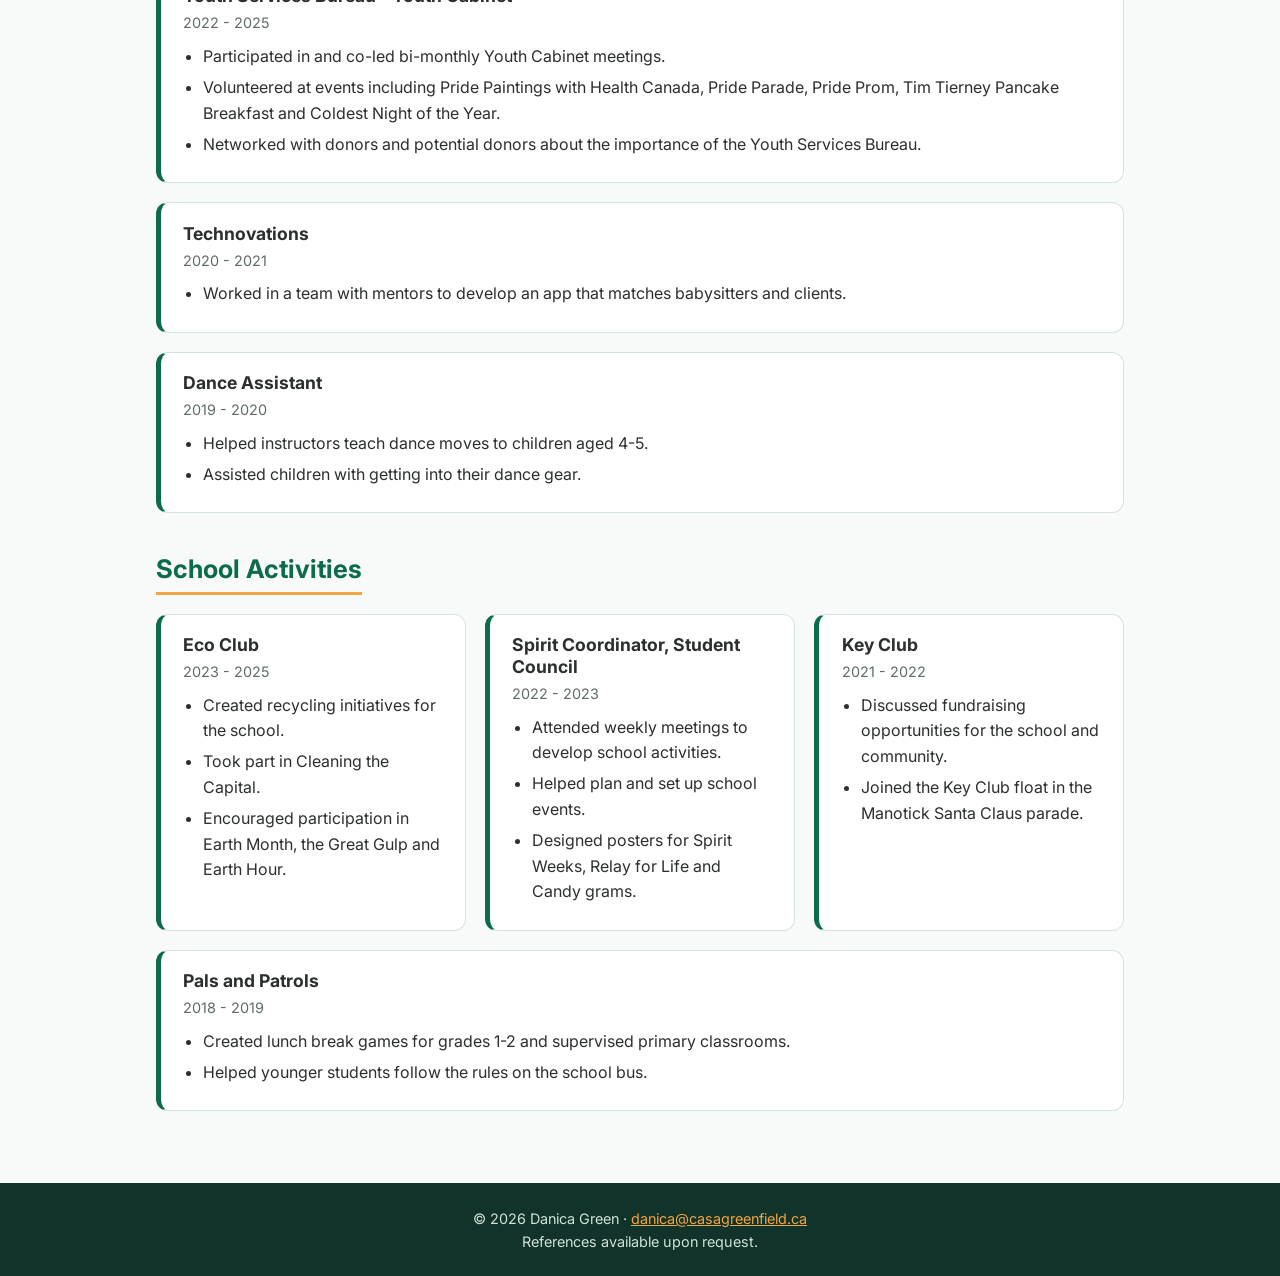
==== commit 50c4a9d9: "tiny typo fix" ====
--- a/PD2/index.html
+++ b/PD2/index.html
@@ -53,7 +53,7 @@
                 <article class="card">
                     <h3>Tools</h3>
                     <p>Experience using Java, Python and C/C++, SQL/MySQL.</p>
-                    <p>Full-stack web development with HTML, CSS, JavaScript, jQuery, Node.js and Express.</p>
+                    <p>Web development with HTML, CSS, JavaScript, jQuery, Node.js and Express.</p>
                     <p>Experience using Microsoft Windows applications: Word, Excel and PowerPoint.</p>
                 </article>
             </div>
@@ -65,7 +65,7 @@
             <p class="section-intro">
                 A browser-based version of the dice game Yatzy. Players roll five dice up to three times a turn,
                 hold the ones they want and fill a 15-category scorecard. It was built in two stages: a designed,
-                client-only game (Assignment 1), then a full-stack version with a Node.js server (Assignment 2).
+                client-only game (Assignment 1), then a version with a Node.js server (Assignment 2).
             </p>
 
             <!-- Project overview -->
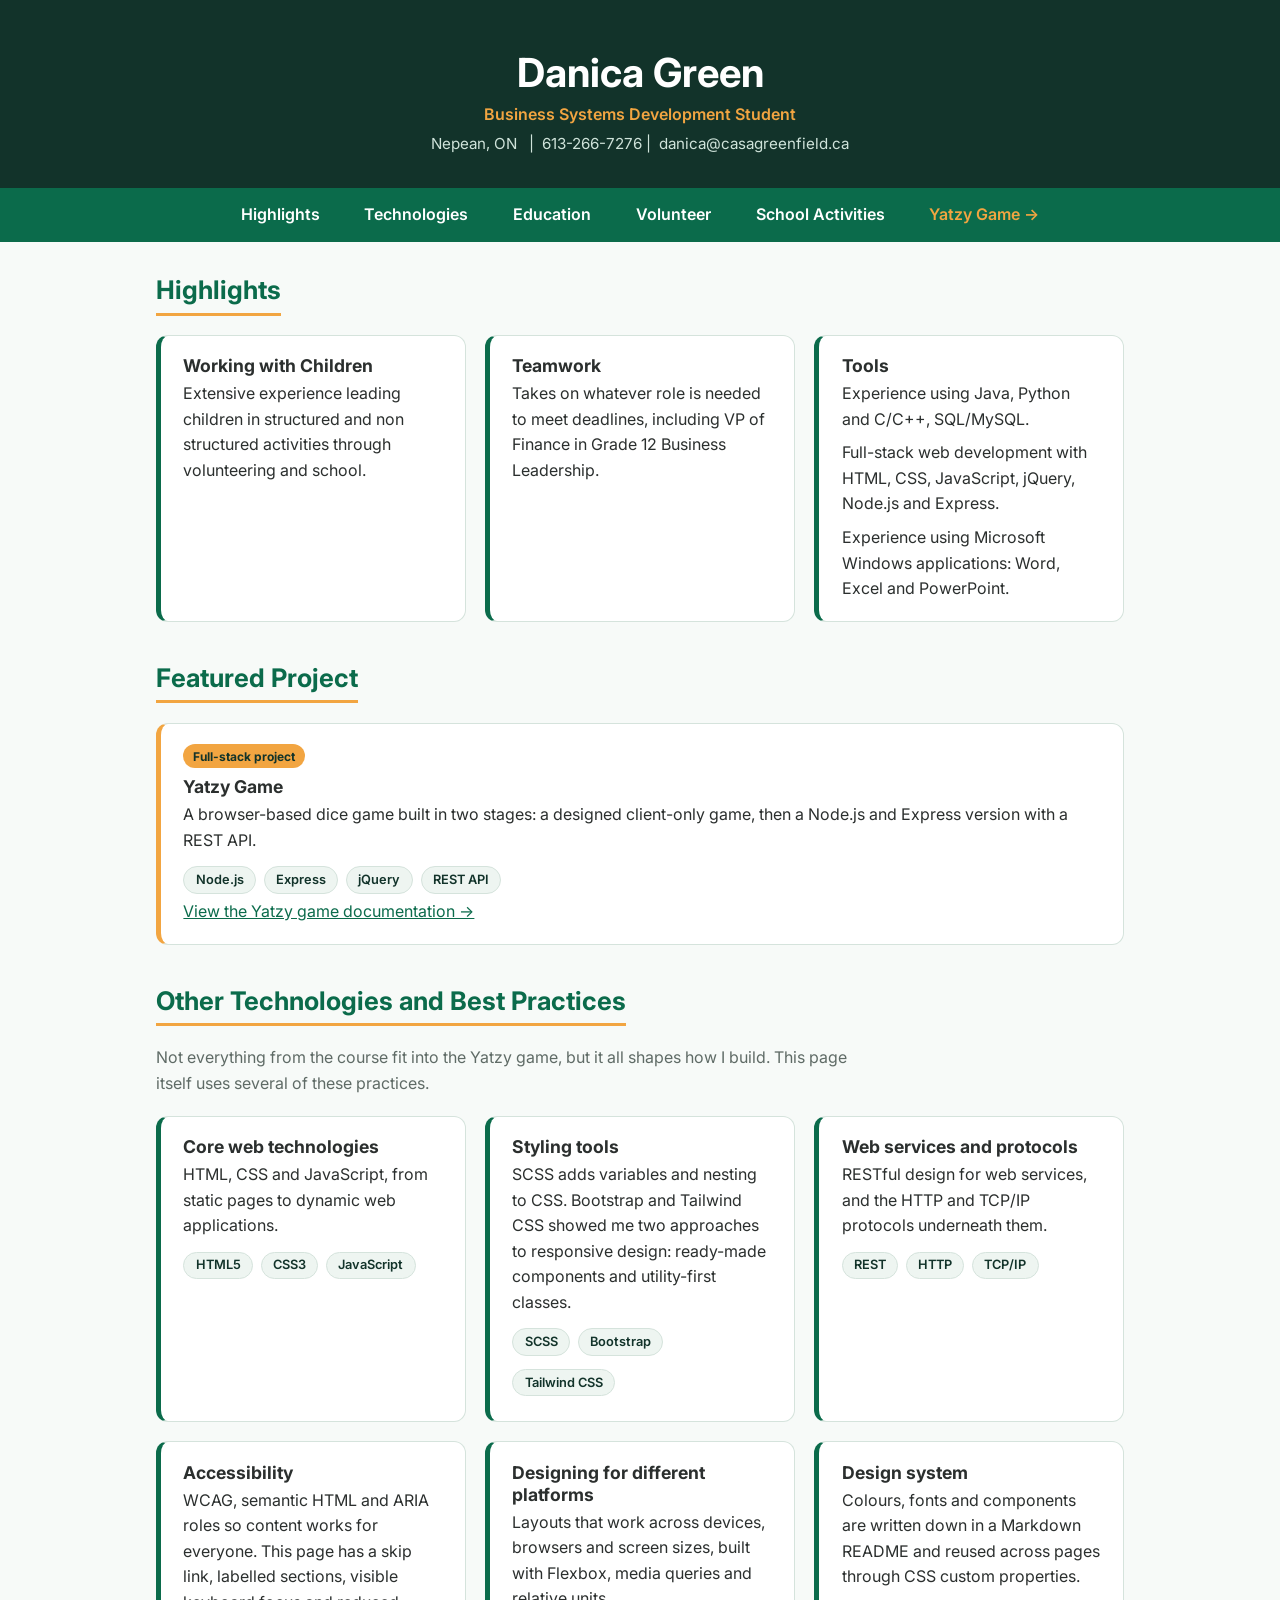
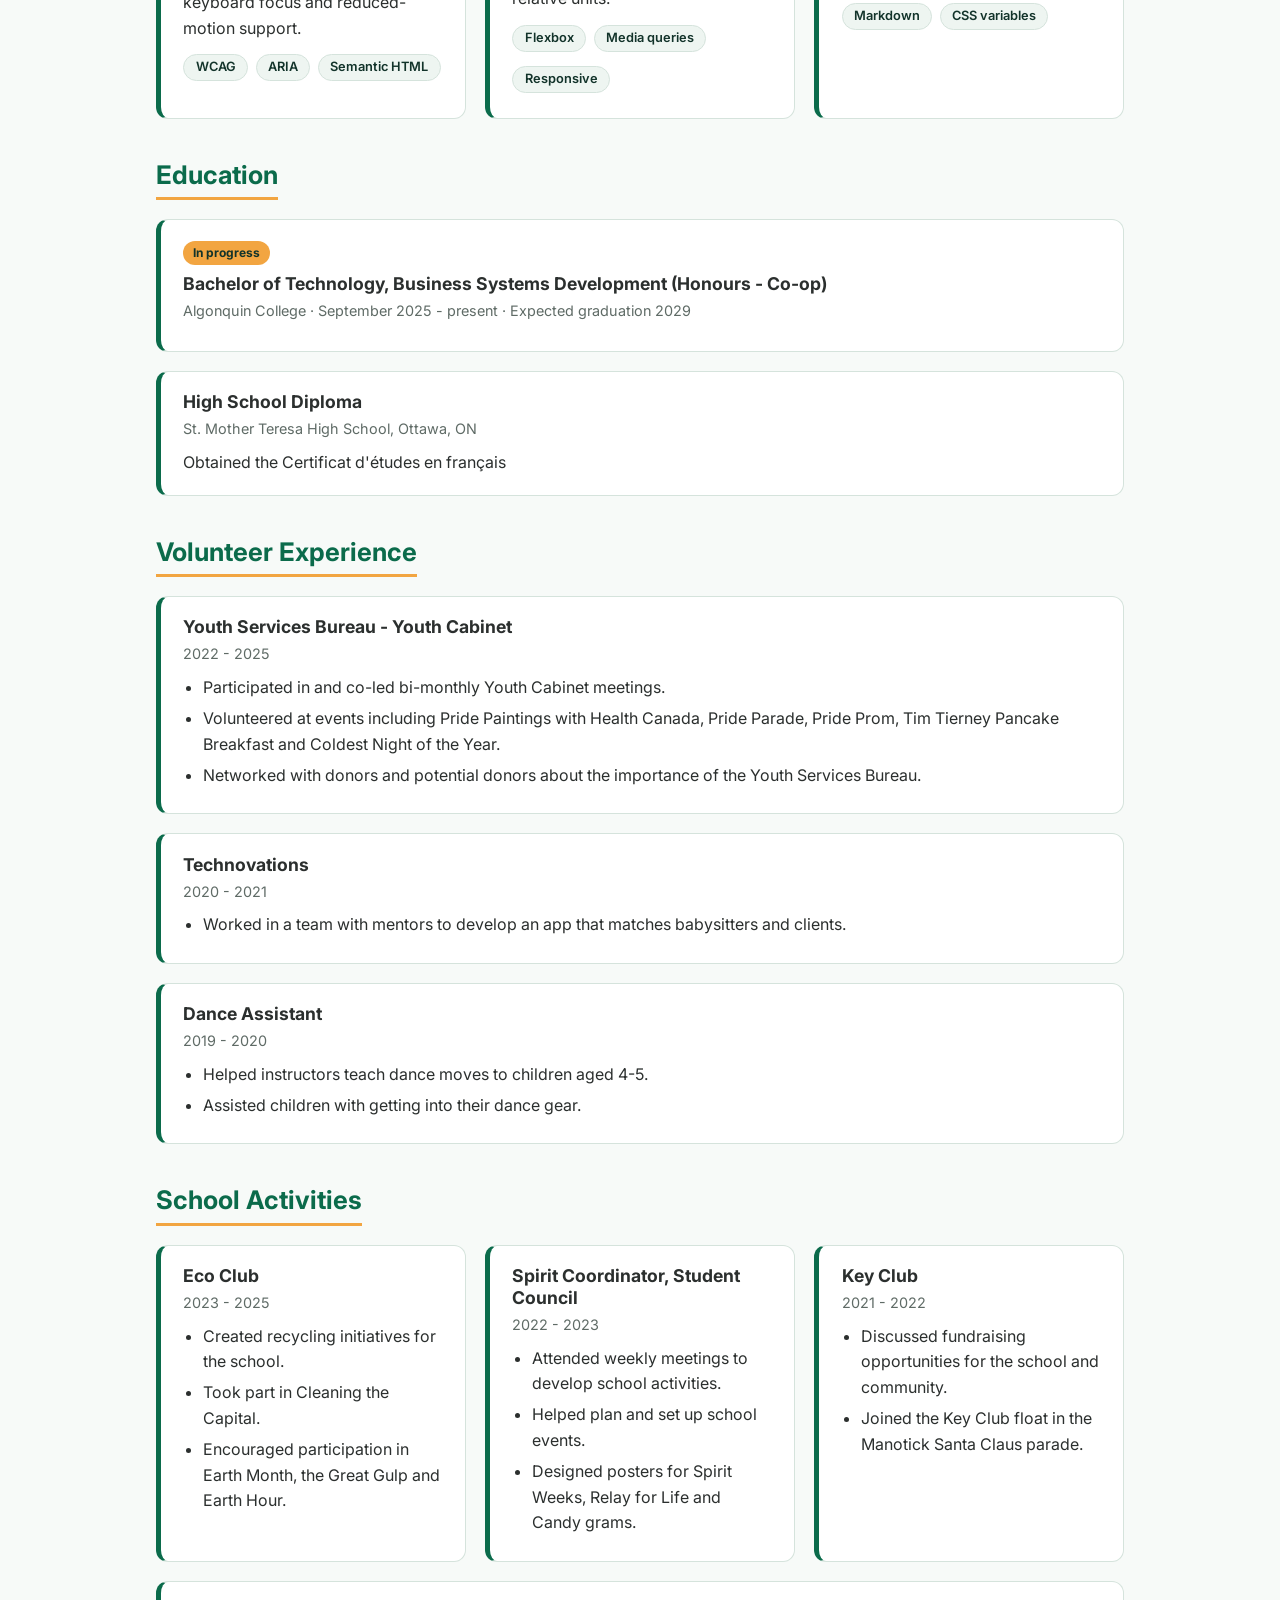
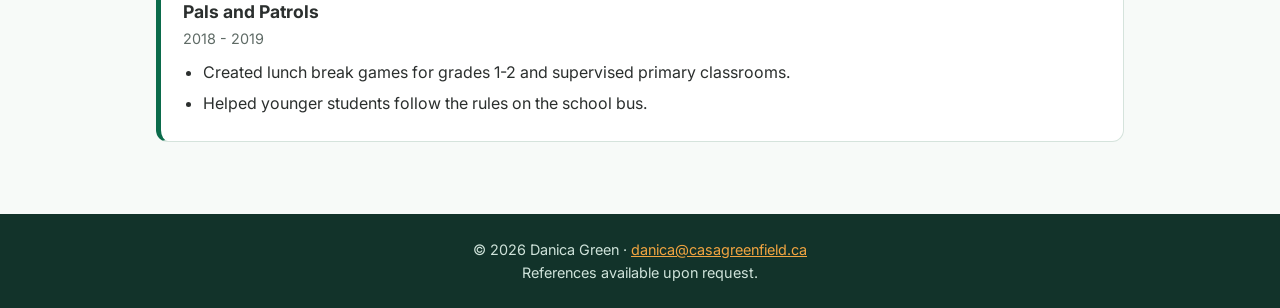
==== commit af753b00: "changed it so it resume and Yatzy are on a separate page (plus made a new readme)" ====
--- a/PD2/index.html
+++ b/PD2/index.html
@@ -1,12 +1,11 @@
 <!DOCTYPE html>
-<!-- FIX (PD2): was "<DOCTYPE html>", missing the "!" -->
 <html lang="en">
 <head>
   <meta charset="UTF-8">
   <meta name="viewport" content="width=device-width, initial-scale=1.0">
-  <meta name="description" content="Portfolio of Danica Green, Business Systems Development student at Algonquin College, featuring the Yatzy full-stack game.">
+  <meta name="description" content="Resume of Danica Green, Business Systems Development student at Algonquin College.">
   <title>Danica Green | Portfolio</title>
-  <!-- Inter is the only font used by the design system (Poppins was unused and removed) -->
+  <!-- Inter is the only font used by the design system -->
   <link rel="preconnect" href="https://fonts.googleapis.com">
   <link rel="preconnect" href="https://fonts.gstatic.com" crossorigin>
   <link href="https://fonts.googleapis.com/css2?family=Inter:wght@400;600;700&display=swap" rel="stylesheet">
@@ -17,28 +16,28 @@
     <!-- Lets keyboard and screen reader users jump past the navigation -->
     <a class="skip-link" href="#main-content">Skip to content</a>
 
-    <!-- Site header -->
+    <!-- ===== Site header ===== -->
     <header class="site-header">
         <h1>Danica Green</h1>
         <p class="tagline">Business Systems Development Student</p>
         <p class="location">Nepean, ON &nbsp; |&nbsp; 613-266-7276 |&nbsp; danica@casagreenfield.ca</p>
     </header>
 
-    <!-- Main navigation (anchor links to each section) -->
+    <!-- ===== Main navigation: sections of this page, then the other page ===== -->
     <nav class="site-nav" aria-label="Main navigation">
         <ul>
             <li><a href="#highlights">Highlights</a></li>
-            <li><a href="#yatzy">Yatzy Game</a></li>
             <li><a href="#technologies">Technologies</a></li>
             <li><a href="#education">Education</a></li>
             <li><a href="#volunteer">Volunteer</a></li>
             <li><a href="#activities">School Activities</a></li>
+            <li><a class="site-nav__page" href="yatzy.html">Yatzy Game &rarr;</a></li>
         </ul>
     </nav>
 
     <main id="main-content">
 
-        <!-- Highlights  -->
+        <!-- ===== Highlights (updated: Tools card now lists the web stack) ===== -->
         <section class="section" id="highlights" aria-labelledby="highlights-title">
             <h2 id="highlights-title">Highlights</h2>
             <div class="grid">
@@ -53,236 +52,30 @@
                 <article class="card">
                     <h3>Tools</h3>
                     <p>Experience using Java, Python and C/C++, SQL/MySQL.</p>
-                    <p>Web development with HTML, CSS, JavaScript, jQuery, Node.js and Express.</p>
+                    <p>Full-stack web development with HTML, CSS, JavaScript, jQuery, Node.js and Express.</p>
                     <p>Experience using Microsoft Windows applications: Word, Excel and PowerPoint.</p>
                 </article>
             </div>
         </section>
 
-        <!-- Yatzy game project -->
-        <section class="section" id="yatzy" aria-labelledby="yatzy-title">
-            <h2 id="yatzy-title">Yatzy Game</h2>
-            <p class="section-intro">
-                A browser-based version of the dice game Yatzy. Players roll five dice up to three times a turn,
-                hold the ones they want and fill a 15-category scorecard. It was built in two stages: a designed,
-                client-only game (Assignment 1), then a version with a Node.js server (Assignment 2).
-            </p>
-
-            <!-- Project overview -->
+        <!-- ===== Link to the Yatzy project page ===== -->
+        <section class="section" id="projects" aria-labelledby="projects-title">
+            <h2 id="projects-title">Featured Project</h2>
             <article class="card card--featured">
-                <span class="badge">Assignment 1</span>
-                <span class="badge badge--green">Assignment 2</span>
-                <h3>Yatzy: from design system to client-server game</h3>
-                <p>
-                    Assignment 1 produced the design system, dice design and HTML/CSS mock-ups, plus the game logic
-                    in JavaScript. Assignment 2 moved that logic to an Express server so the server owns the game
-                    state, rolls the dice and checks every rule. The browser only draws the interface and sends
-                    the player's actions with the Fetch API.
-                </p>
+                <span class="badge">Full-stack project</span>
+                <h3>Yatzy Game</h3>
+                <p>A browser-based dice game built in two stages: a designed client-only game, then a Node.js and Express version with a REST API.</p>
                 <ul class="tags" aria-label="Yatzy technologies">
-                    <li class="tag">HTML</li>
-                    <li class="tag">CSS</li>
-                    <li class="tag">JavaScript</li>
-                    <li class="tag">jQuery</li>
                     <li class="tag">Node.js</li>
                     <li class="tag">Express</li>
+                    <li class="tag">jQuery</li>
                     <li class="tag">REST API</li>
-                    <li class="tag">JSON</li>
-                    <li class="tag">Fetch API</li>
-                    <li class="tag">GitHub</li>
                 </ul>
+                <p><a href="yatzy.html">View the Yatzy game documentation &rarr;</a></p>
             </article>
-             <!-- Screenshots: desktop + mobile views, then board close-up and end screen -->
-            <h3 class="subheading">Screenshots</h3>
-            <div class="gallery">
-                <figure class="figure">
-                    <img src="images/full_Board.png" width="497" height="586"
-                         alt="Full Yatzy game screen on desktop: the dice board on the left and the paper-style scorecard on the right, in round 7 of 15 with a total score of 53.">
-                    <figcaption>Desktop: dice board and scorecard side by side.</figcaption>
-                </figure>
-                <figure class="figure figure--narrow">
-                    <img src="images/Mobile.png" width="125" height="622"
-                         alt="Yatzy on a phone: the board and scorecard stacked in a single column.">
-                    <figcaption>Phone: the same screen stacked in one column.</figcaption>
-                </figure>
-            </div>
-            <div class="gallery">
-                <figure class="figure">
-                    <img src="images/Board.png" width="1098" height="960" loading="lazy"
-                         alt="Close-up of the game board. Three dice showing 4 are held with brass rings, two dice are marked Will reroll, and the Score 12 in Fours button is shown beside Roll dice.">
-                    <figcaption>Board: held dice get a brass ring, and the hint box suggests what to score.</figcaption>
-                </figure>
-                <figure class="figure">
-                    <img src="images/game_over.png" width="920" height="798" loading="lazy"
-                         alt="Game over screen showing a final score of 231, with upper total 66, bonus 50, lower section 115 and a Play again button.">
-                    <figcaption>Game over: final score with upper total, bonus and lower section.</figcaption>
-                </figure>
-            </div>
-
-            <!-- Key technologies -->
-            <h3 class="subheading">Key technologies used</h3>
-            <div class="table-wrap">
-                <table class="table">
-                    <caption>Technologies in the Yatzy game and how each one was used</caption>
-                    <thead>
-                        <tr>
-                            <th scope="col">Technology</th>
-                            <th scope="col">How I used it</th>
-                        </tr>
-                    </thead>
-                    <tbody>
-                        <tr>
-                            <td>jQuery</td>
-                            <td>Loaded from a CDN with a Google CDN fallback. Its <code>.animate()</code> method spins the dice, and it handles DOM updates and events.</td>
-                        </tr>
-                        <tr>
-                            <td>JSON &amp; Fetch API</td>
-                            <td>Every roll, hold and score is a request to the server. Bodies and replies are JSON.</td>
-                        </tr>
-                        <tr>
-                            <td>Node.js &amp; npm</td>
-                            <td>Runs the server-side game logic and manages the Express dependency (<code>npm install</code>, <code>npm start</code>).</td>
-                        </tr>
-                        <tr>
-                            <td>Express.js</td>
-                            <td>Creates the server, serves the <code>public/</code> client files and defines the RESTful API routes.</td>
-                        </tr>
-                        <tr>
-                            <td>MVC-style separation</td>
-                            <td>Game rules live in <code>game/</code> (model), routes in <code>server.js</code> (controller) and the interface in <code>public/</code> (view).</td>
-                        </tr>
-                        <tr>
-                            <td>JavaScript DOM</td>
-                            <td>The interface is redrawn from the server's state object after every action.</td>
-                        </tr>
-                        <tr>
-                            <td>Async / await</td>
-                            <td>Used with <code>fetch</code> so rolls and scoring never freeze the page while the server replies.</td>
-                        </tr>
-                        <tr>
-                            <td>JavaScript &amp; CSS animation</td>
-                            <td>Dice tumble with small rotations, and they stop one by one, 150 ms apart. Reduced-motion users skip the animation.</td>
-                        </tr>
-                        <tr>
-                            <td>VS Code &amp; GitHub</td>
-                            <td>VS Code for editing. GitHub for version control, with the work committed to my <code>portfolio</code> repository.</td>
-                        </tr>
-                    </tbody>
-                </table>
-            </div>
-
-            <!-- Architecture -->
-            <h3 class="subheading">Architecture</h3>
-            <div class="grid">
-                <article class="card">
-                    <h3>Before: client only</h3>
-                    <p>The dice, scoring and game files ran in the browser, and state lived in JavaScript variables on the page.</p>
-                </article>
-                <article class="card">
-                    <h3>After: client + server</h3>
-                    <p>The same files now run in Node. State lives in a <code>Map</code> on the server, one entry per game, and <code>main.js</code> calls the API with <code>fetch</code>.</p>
-                </article>
-            </div>
-            <!-- Project structure shown as preformatted text -->
-<pre><code>assignment2/
-├── server.js            Express app + REST API routes
-├── package.json         dependencies and npm scripts
-├── game/                game logic (server side)
-│   ├── dice.js          rolling and holding dice
-│   ├── yatzy_engine.js  scoring rules and score table
-│   └── yatzy_game.js    rounds, rolls per turn, game over, best score
-└── public/              client, served statically by Express
-    ├── index.html
-    ├── style.css
-    └── main.js          UI + Fetch API calls</code></pre>
-
-            <!-- REST API -->
-            <h3 class="subheading">REST API</h3>
-            <p class="section-intro">
-                <code>POST</code> is used for actions that are not repeatable (a roll gives new random dice every time).
-                <code>PUT</code> sets something to a known value, so repeating it is harmless.
-                <code>GET</code> only reads and <code>DELETE</code> removes a game.
-            </p>
-            <div class="table-wrap">
-                <table class="table">
-                    <caption>Yatzy API endpoints</caption>
-                    <thead>
-                        <tr>
-                            <th scope="col">Method</th>
-                            <th scope="col">Endpoint</th>
-                            <th scope="col">Purpose</th>
-                            <th scope="col">Success</th>
-                        </tr>
-                    </thead>
-                    <tbody>
-                        <tr><td>POST</td><td><code>/api/games</code></td><td>Create a new game</td><td>201 + state</td></tr>
-                        <tr><td>GET</td><td><code>/api/games/:id</code></td><td>Read current state</td><td>200 + state</td></tr>
-                        <tr><td>POST</td><td><code>/api/games/:id/roll</code></td><td>Roll all dice that are not held</td><td>200 + state</td></tr>
-                        <tr><td>PUT</td><td><code>/api/games/:id/dice/:index/hold</code></td><td>Hold or release die 0 to 4</td><td>200 + state</td></tr>
-                        <tr><td>POST</td><td><code>/api/games/:id/score</code></td><td>Lock the current dice into a category</td><td>200 + state</td></tr>
-                        <tr><td>PUT</td><td><code>/api/games/:id/restart</code></td><td>Restart, keeping the best score</td><td>200 + state</td></tr>
-                        <tr><td>DELETE</td><td><code>/api/games/:id</code></td><td>Delete the game</td><td>204</td></tr>
-                    </tbody>
-                </table>
-            </div>
-            <p class="section-intro">
-                Errors always return <code>{ "error": "message" }</code> with a status code:
-                <strong>400</strong> for a bad request, <strong>404</strong> when a game or route is not found,
-                and <strong>409</strong> when an action breaks a game rule, such as a fourth roll in one turn.
-            </p>
-
-            <!-- Game flow: a real sequence, so numbered steps are appropriate -->
-            <h3 class="subheading">How a turn works</h3>
-            <article class="card">
-                <ol class="steps">
-                    <li>Press <strong>Roll dice</strong>. The client sends <code>POST /roll</code> and the server rolls all five dice.</li>
-                    <li>Press dice to <strong>hold</strong> them. Each click sends <code>PUT .../hold</code>.</li>
-                    <li>Roll again to reroll only the dice that are not held (up to three rolls per turn).</li>
-                    <li>Pick a category on the scorecard. Its "would score" number comes from the server.</li>
-                    <li>Press <strong>Score</strong>. The server locks the category and starts the next round.</li>
-                    <li>After round 15 the game ends and shows the upper total, bonus, lower total and final score.</li>
-                </ol>
-            </article>
-
-            <!-- Design system for the game -->
-            <h3 class="subheading">Game design system (Assignment 1)</h3>
-            <p class="section-intro">
-                The game has its own palette and fonts, separate from this portfolio.
-                Headings use Bricolage Grotesque for a playful feel. Body text and scores use
-                Atkinson Hyperlegible, which keeps letters and numbers easy to tell apart.
-            </p>
-            <ul class="swatches" aria-label="Yatzy colour palette">
-                <li class="swatch swatch--lagoon-900"><span>Lagoon 900</span><code>#0C2A30</code></li>
-                <li class="swatch swatch--lagoon-700"><span>Lagoon 700</span><code>#14434B</code></li>
-                <li class="swatch swatch--lagoon-500"><span>Lagoon 500</span><code>#2A6A73</code></li>
-                <li class="swatch swatch--bone"><span>Bone</span><code>#F4EFE4</code></li>
-                <li class="swatch swatch--pip-red"><span>Pip Red</span><code>#C8372D</code></li>
-                <li class="swatch swatch--brass"><span>Brass</span><code>#E0A93B</code></li>
-            </ul>
-
-            <!-- Highlights and challenges -->
-            <h3 class="subheading">Highlights and challenges</h3>
-            <div class="grid">
-                <article class="card">
-                    <h3>Responsive design</h3>
-                    <p>Dice are 88 px on desktop and shrink to 56 px on a phone, using Flexbox and media queries.</p>
-                </article>
-                <article class="card">
-                    <h3>Asynchronous operations</h3>
-                    <p>Rolls and scoring use async/await, and the buttons and scorecard lock while the dice spin so a second action cannot slip in.</p>
-                </article>
-                <article class="card">
-                    <h3>Server-client interaction</h3>
-                    <p>The client holds no rules. Even the potential scores come from the server, so the two can never disagree.</p>
-                </article>
-                <article class="card">
-                    <h3>Animation</h3>
-                    <p>The server rolls the real values first. The animation only decorates, then every die settles on the server's value.</p>
-                </article>
-            </div>
-        </section>
-
-        <!-- Other technologies learned in the course -->
+        </section>
+
+        <!-- ===== NEW (PD2): Other technologies learned in the course ===== -->
         <section class="section" id="technologies" aria-labelledby="technologies-title">
             <h2 id="technologies-title">Other Technologies and Best Practices</h2>
             <p class="section-intro">
@@ -346,7 +139,7 @@
             </div>
         </section>
 
-        <!-- Education  -->
+        <!-- ===== Education ===== -->
         <section class="section" id="education" aria-labelledby="education-title">
             <h2 id="education-title">Education</h2>
             <div class="stack">
@@ -363,7 +156,7 @@
             </div>
         </section>
 
-        <!-- Volunteer experience -->
+        <!-- ===== Volunteer experience ===== -->
         <section class="section" id="volunteer" aria-labelledby="volunteer-title">
             <h2 id="volunteer-title">Volunteer Experience</h2>
             <div class="stack">
@@ -394,7 +187,7 @@
             </div>
         </section>
 
-        <!-- School activities -->
+        <!-- ===== School activities ===== -->
         <section class="section" id="activities" aria-labelledby="activities-title">
             <h2 id="activities-title">School Activities</h2>
             <div class="grid">
@@ -436,12 +229,11 @@
         </section>
     </main>
 
-    <!-- Site footer -->
+    <!-- ===== Site footer (same on every page) ===== -->
     <footer class="site-footer">
         <p>&copy; 2026 Danica Green &middot; <a href="mailto:danica@casagreenfield.ca">danica@casagreenfield.ca</a></p>
         <p>References available upon request.</p>
     </footer>
 
 </body>
-</html>
-
+</html>
--- a/PD2/styles.css
+++ b/PD2/styles.css
@@ -1,3 +1,5 @@
+
+
 /* 1. Design tokens (CSS custom properties) */
 :root {
     /* Colours (unchanged from PD1) */
@@ -17,16 +19,19 @@
     --font-body: "Inter", Arial, sans-serif;
     --font-heading: "Inter", Arial, sans-serif;
     --font-dates-notes: "Inter", Arial, sans-serif;
-    /*  monospace stack for code, endpoints and file names */
+    /* NEW (PD2): monospace stack for code, endpoints and file names */
     --font-code: ui-monospace, "Cascadia Code", Consolas, Menlo, monospace;
 
     /* Shape */
     --radius: 12px;
 }
 
-/* 2. Reset and base styles */
+/*  2. Reset and base styles */
 * { box-sizing: border-box; margin: 0; padding: 0; }
 
+/* keeps a section heading from sitting flush against the top
+   of the window after a nav link jumps to it. Smooth scrolling was removed
+   because it can stall on long pages and make anchor links look broken. */
 .section { scroll-margin-top: 1rem; }
 
 body {
@@ -39,7 +44,7 @@
 h1, h2, h3 { font-family: var(--font-heading); line-height: 1.25; }
 a { color: var(--primary); }
 
-/* visible keyboard focus for every interactive element */
+/*  visible keyboard focus for every interactive element */
 a:focus-visible {
     outline: 3px solid var(--accent);
     outline-offset: 2px;
@@ -59,7 +64,7 @@
 }
 .skip-link:focus { top: 1rem; }
 
-/* 3. Header */
+/*  3. Header */
 .site-header {
     background: var(--primary-dark);
     color: #fff;
@@ -87,6 +92,10 @@
 }
 .site-nav a:hover { background: var(--primary-dark); }
 .site-nav a:focus-visible { outline-color: #fff; outline-offset: -3px; }
+
+/* NEW (PD2): link that leaves the current page (e.g. Resume <-> Yatzy) */
+.site-nav .site-nav__page { color: var(--accent); }
+.site-nav .site-nav__page:hover { color: #fff; }
 
 /* 5. Page layout */
 main { max-width: 1000px; margin: 0 auto; padding: 2rem 1rem; }
@@ -99,13 +108,7 @@
     border-bottom: 3px solid var(--accent);
     display: inline-block;
 }
-/*sub-headings that group content inside a long section */
-.section > h3.subheading {
-    color: var(--primary-dark);
-    font-size: 1.2rem;
-    margin: 1.8rem 0 .8rem;
-}
-/* short intro paragraph under a section heading */
+/* NEW (PD2): short intro paragraph under a section heading */
 .section-intro { max-width: 70ch; margin-bottom: 1.2rem; color: var(--muted); }
 
 /* 6. Card */
@@ -121,10 +124,10 @@
 .card p + p { margin-top: .5rem; }
 .card ul { padding-left: 1.2rem; }
 .card li { margin-bottom: .35rem; }
-/* accent variant for the featured Yatzy project card */
+/* NEW (PD2): accent variant for the featured Yatzy project card */
 .card--featured { border-left-color: var(--accent); }
 
-/* 7. Badge  */
+/*  7. Badge */
 .badge {
     display: inline-block;
     background: var(--accent);
@@ -135,15 +138,15 @@
     border-radius: 999px;
     margin-bottom: .5rem;
 }
-/* secondary badge (green) so two badges can sit side by side */
+/* NEW (PD2): secondary badge (green) so two badges can sit side by side */
 .badge--green { background: var(--primary); color: #fff; }
 
-/* 8. Layout helpers (flexbox) */
+/*  8. Layout helpers (flexbox) */
 .grid { display: flex; flex-wrap: wrap; gap: 1.2rem; }
 .grid .card { flex: 1 1 280px; }
 .stack { display: flex; flex-direction: column; gap: 1.2rem; }
 
-/* 9. Tag chips - compact technology labels */
+  /* 9. Tag chips - compact technology labels */
 .tags {
     list-style: none;
     display: flex;
@@ -164,8 +167,8 @@
     margin-bottom: 0;
 }
 
-/* 10. Tables (technologies, API reference, colours)
-   The wrapper scrolls sideways on small screens instead of breaking layout.*/
+/*  10.  Tables (technologies, API reference, colours)
+   The wrapper scrolls sideways on small screens instead of breaking layout. */
 .table-wrap {
     overflow-x: auto;
     background: var(--surface);
@@ -197,7 +200,7 @@
 }
 .table td:first-child { font-weight: 600; white-space: nowrap; }
 
-/* 11. NEW (PD2): Code - inline code and code blocks */
+/* 11.  Code - inline code and code blocks */
 code {
     font-family: var(--font-code);
     font-size: .88em;
@@ -247,7 +250,7 @@
     place-items: center;
 }
 
-/* 13. Colour swatches - show the Yatzy game palette
+/*  13. Colour swatches - show the Yatzy game palette
    Each swatch reads its colour from the --swatch custom property. */
 .swatches {
     list-style: none;
@@ -279,9 +282,9 @@
 .swatch--pip-red    { --swatch: #C8372D; }
 .swatch--brass      { --swatch: #E0A93B; }
 
-/* Figures and galleries - screenshots with captions
-Images keep their natural size (max-wdith only) so small screenshots 
-are never stretched or blurred */
+/*  Figures and galleries - screenshots with captions
+   Images keep their natural size (max-width only), so small screenshots
+   are never stretched and blurred. */
 .gallery {
     display: flex;
     flex-wrap: wrap;
@@ -311,7 +314,10 @@
     color: var(--muted);
 }
 
-/* 14. Footer */
+/* "Back to resume" link at the end of the Yatzy page */
+.back-link { margin-bottom: 2.5rem; font-weight: 600; }
+
+/*14. Footer*/
 .site-footer {
     background: var(--primary-dark);
     color: #cfe3da;
@@ -321,7 +327,7 @@
 }
 .site-footer a { color: var(--accent); }
 
-/* 15. Responsive */
+/*15. Responsive */
 @media (max-width: 700px) {
     .site-header h1 { font-size: 1.9rem; }
     .site-nav ul { flex-direction: column; }
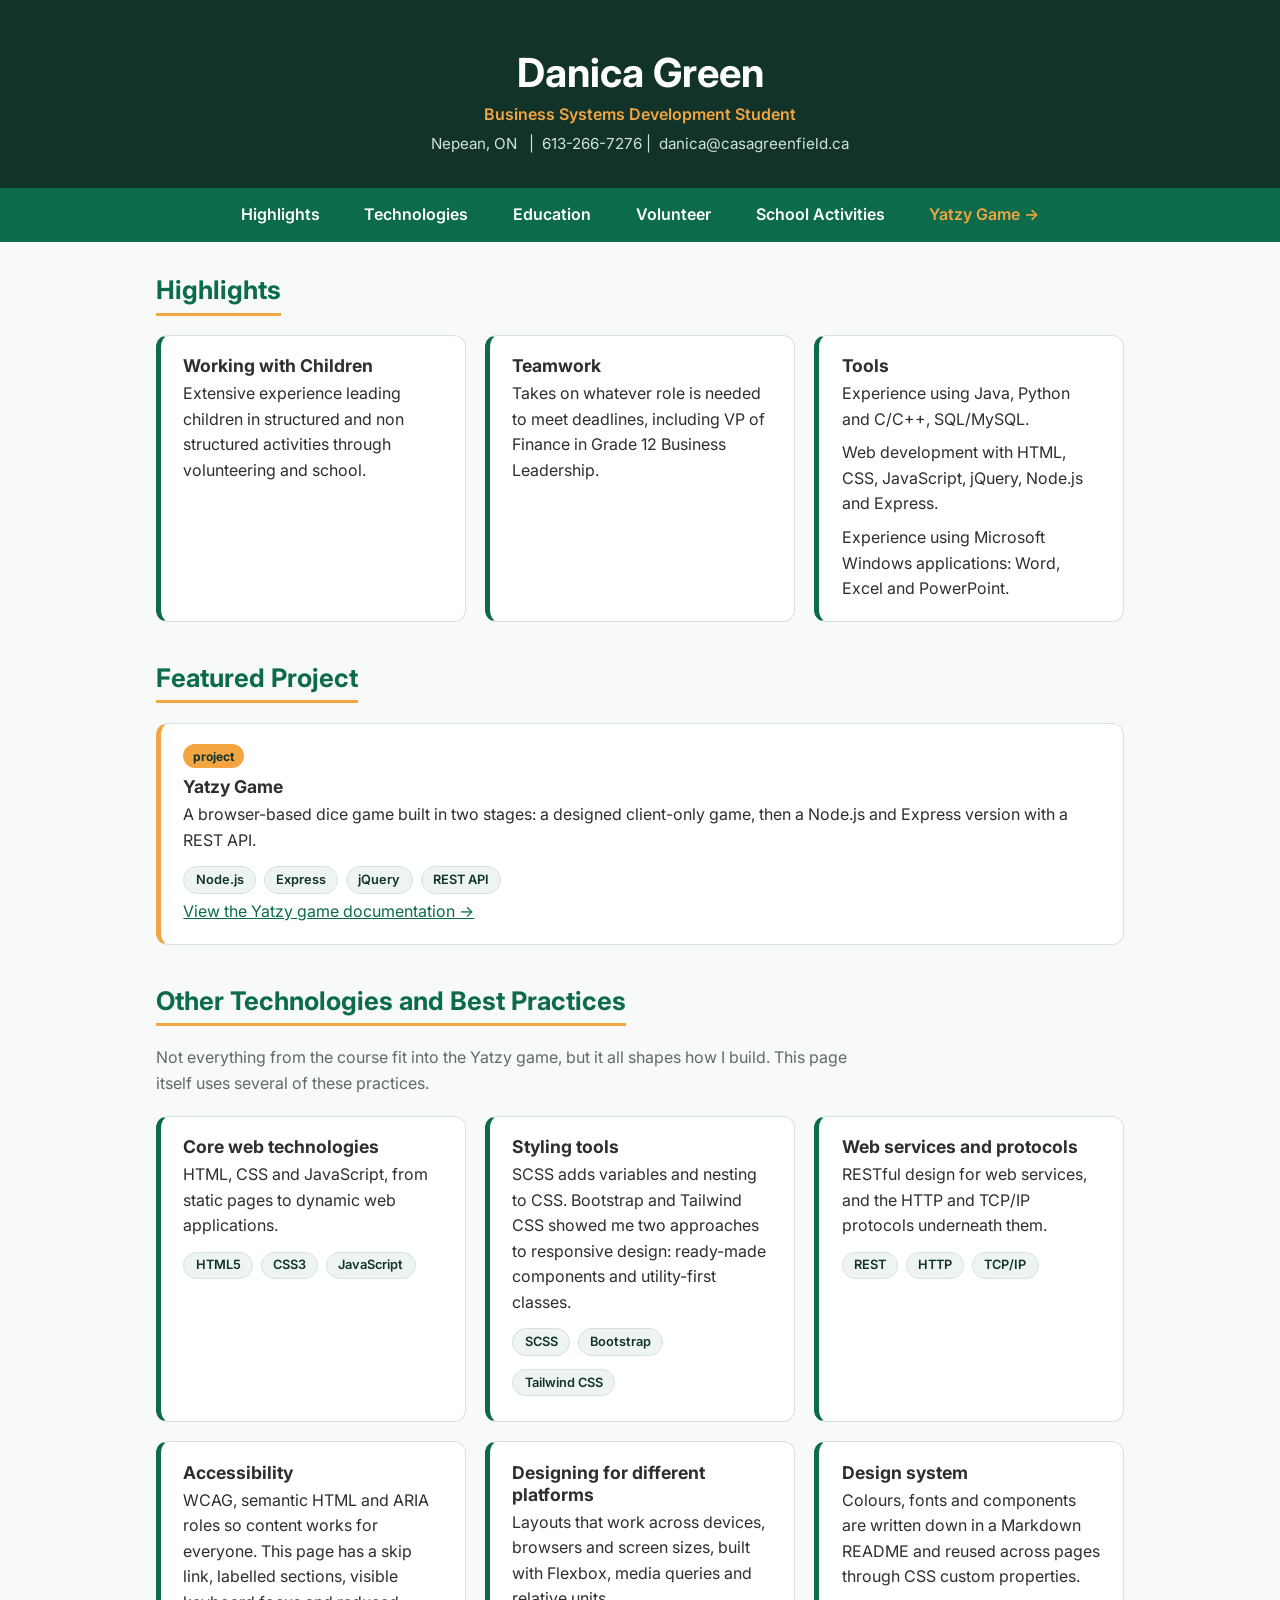
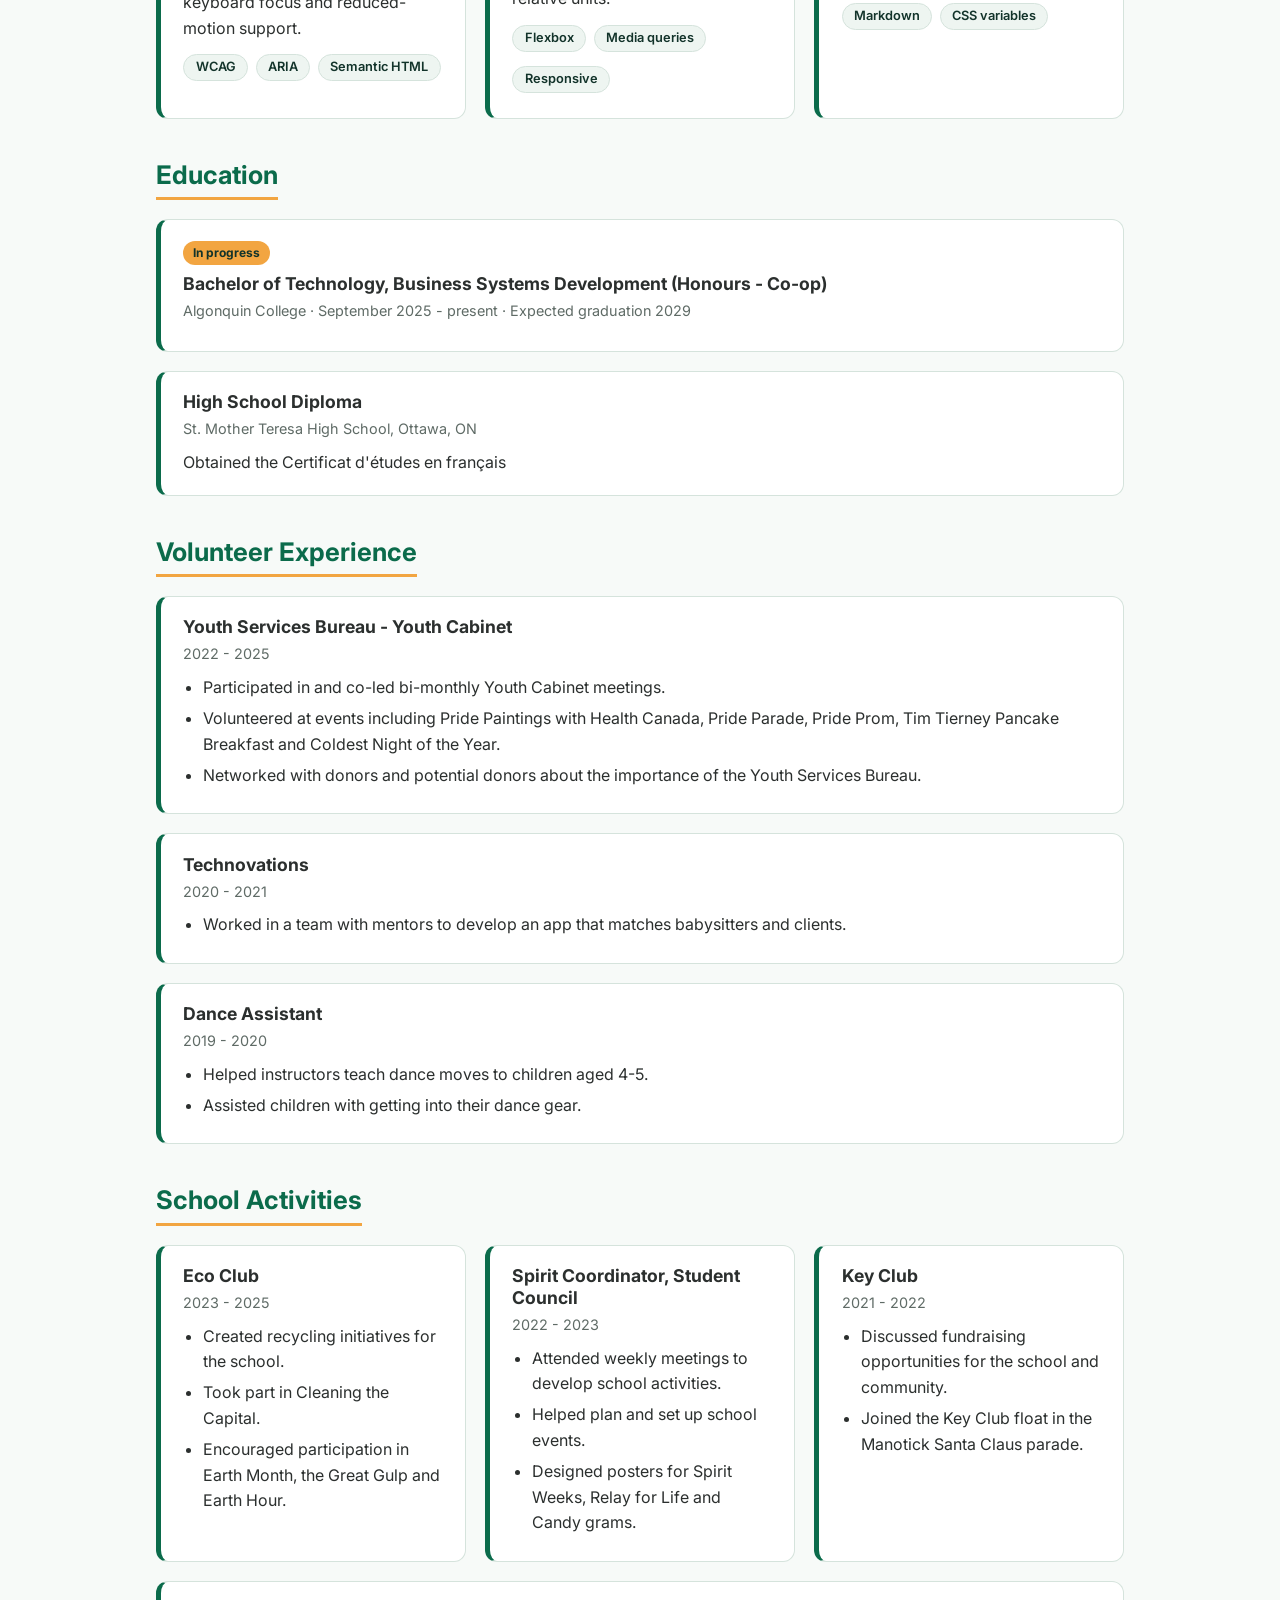
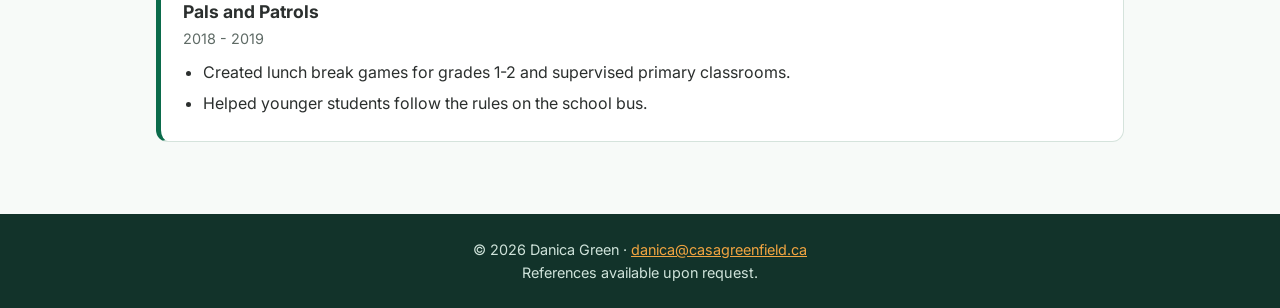
==== commit 4101c084: "tiny changes" ====
--- a/PD2/index.html
+++ b/PD2/index.html
@@ -52,7 +52,7 @@
                 <article class="card">
                     <h3>Tools</h3>
                     <p>Experience using Java, Python and C/C++, SQL/MySQL.</p>
-                    <p>Full-stack web development with HTML, CSS, JavaScript, jQuery, Node.js and Express.</p>
+                    <p>Web development with HTML, CSS, JavaScript, jQuery, Node.js and Express.</p>
                     <p>Experience using Microsoft Windows applications: Word, Excel and PowerPoint.</p>
                 </article>
             </div>
@@ -62,7 +62,7 @@
         <section class="section" id="projects" aria-labelledby="projects-title">
             <h2 id="projects-title">Featured Project</h2>
             <article class="card card--featured">
-                <span class="badge">Full-stack project</span>
+                <span class="badge">project</span>
                 <h3>Yatzy Game</h3>
                 <p>A browser-based dice game built in two stages: a designed client-only game, then a Node.js and Express version with a REST API.</p>
                 <ul class="tags" aria-label="Yatzy technologies">
--- a/PD2/styles.css
+++ b/PD2/styles.css
@@ -1,4 +1,3 @@
-
 
 /* 1. Design tokens (CSS custom properties) */
 :root {
@@ -19,7 +18,7 @@
     --font-body: "Inter", Arial, sans-serif;
     --font-heading: "Inter", Arial, sans-serif;
     --font-dates-notes: "Inter", Arial, sans-serif;
-    /* NEW (PD2): monospace stack for code, endpoints and file names */
+    /*  monospace stack for code, endpoints and file names */
     --font-code: ui-monospace, "Cascadia Code", Consolas, Menlo, monospace;
 
     /* Shape */
@@ -93,7 +92,7 @@
 .site-nav a:hover { background: var(--primary-dark); }
 .site-nav a:focus-visible { outline-color: #fff; outline-offset: -3px; }
 
-/* NEW (PD2): link that leaves the current page (e.g. Resume <-> Yatzy) */
+/*  link that leaves the current page (e.g. Resume <-> Yatzy) */
 .site-nav .site-nav__page { color: var(--accent); }
 .site-nav .site-nav__page:hover { color: #fff; }
 
@@ -108,7 +107,7 @@
     border-bottom: 3px solid var(--accent);
     display: inline-block;
 }
-/* NEW (PD2): short intro paragraph under a section heading */
+/*  short intro paragraph under a section heading */
 .section-intro { max-width: 70ch; margin-bottom: 1.2rem; color: var(--muted); }
 
 /* 6. Card */
@@ -124,7 +123,7 @@
 .card p + p { margin-top: .5rem; }
 .card ul { padding-left: 1.2rem; }
 .card li { margin-bottom: .35rem; }
-/* NEW (PD2): accent variant for the featured Yatzy project card */
+/* accent variant for the featured Yatzy project card */
 .card--featured { border-left-color: var(--accent); }
 
 /*  7. Badge */
@@ -138,7 +137,7 @@
     border-radius: 999px;
     margin-bottom: .5rem;
 }
-/* NEW (PD2): secondary badge (green) so two badges can sit side by side */
+/*: secondary badge (green) so two badges can sit side by side */
 .badge--green { background: var(--primary); color: #fff; }
 
 /*  8. Layout helpers (flexbox) */
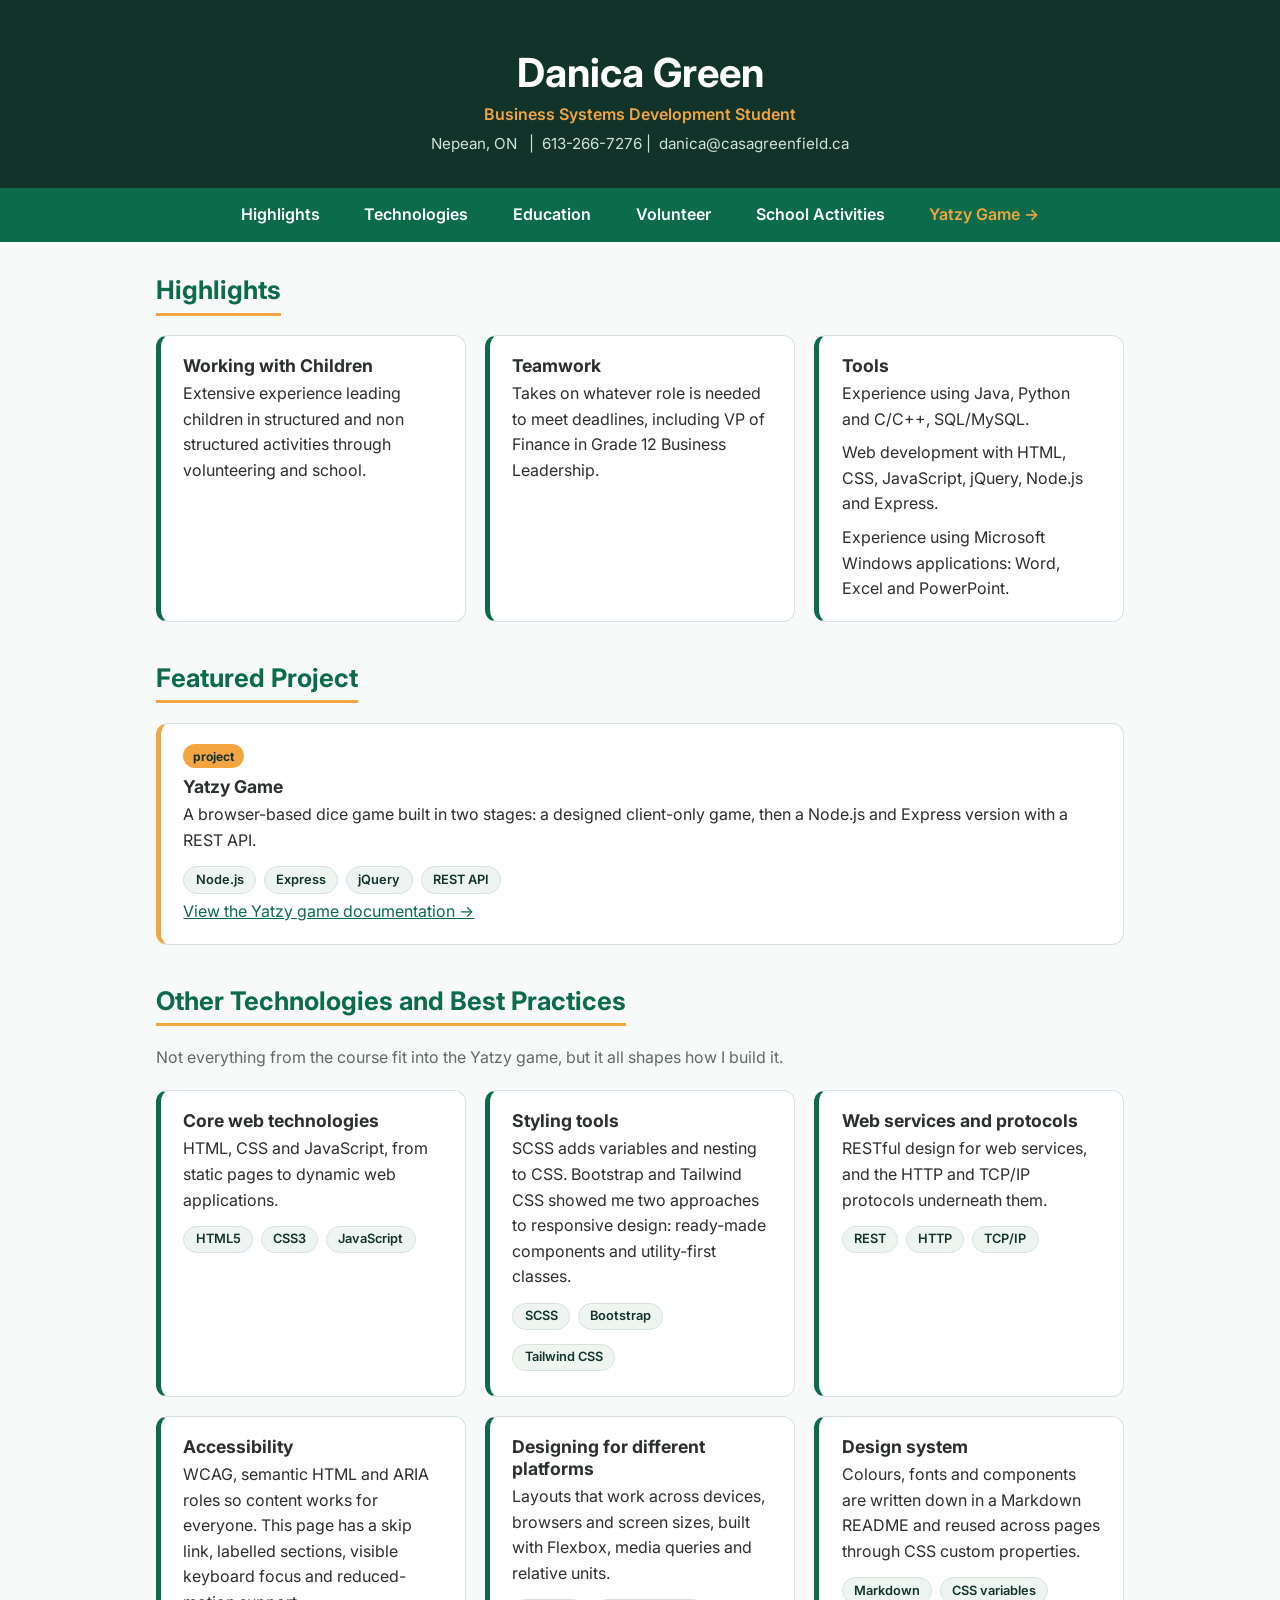
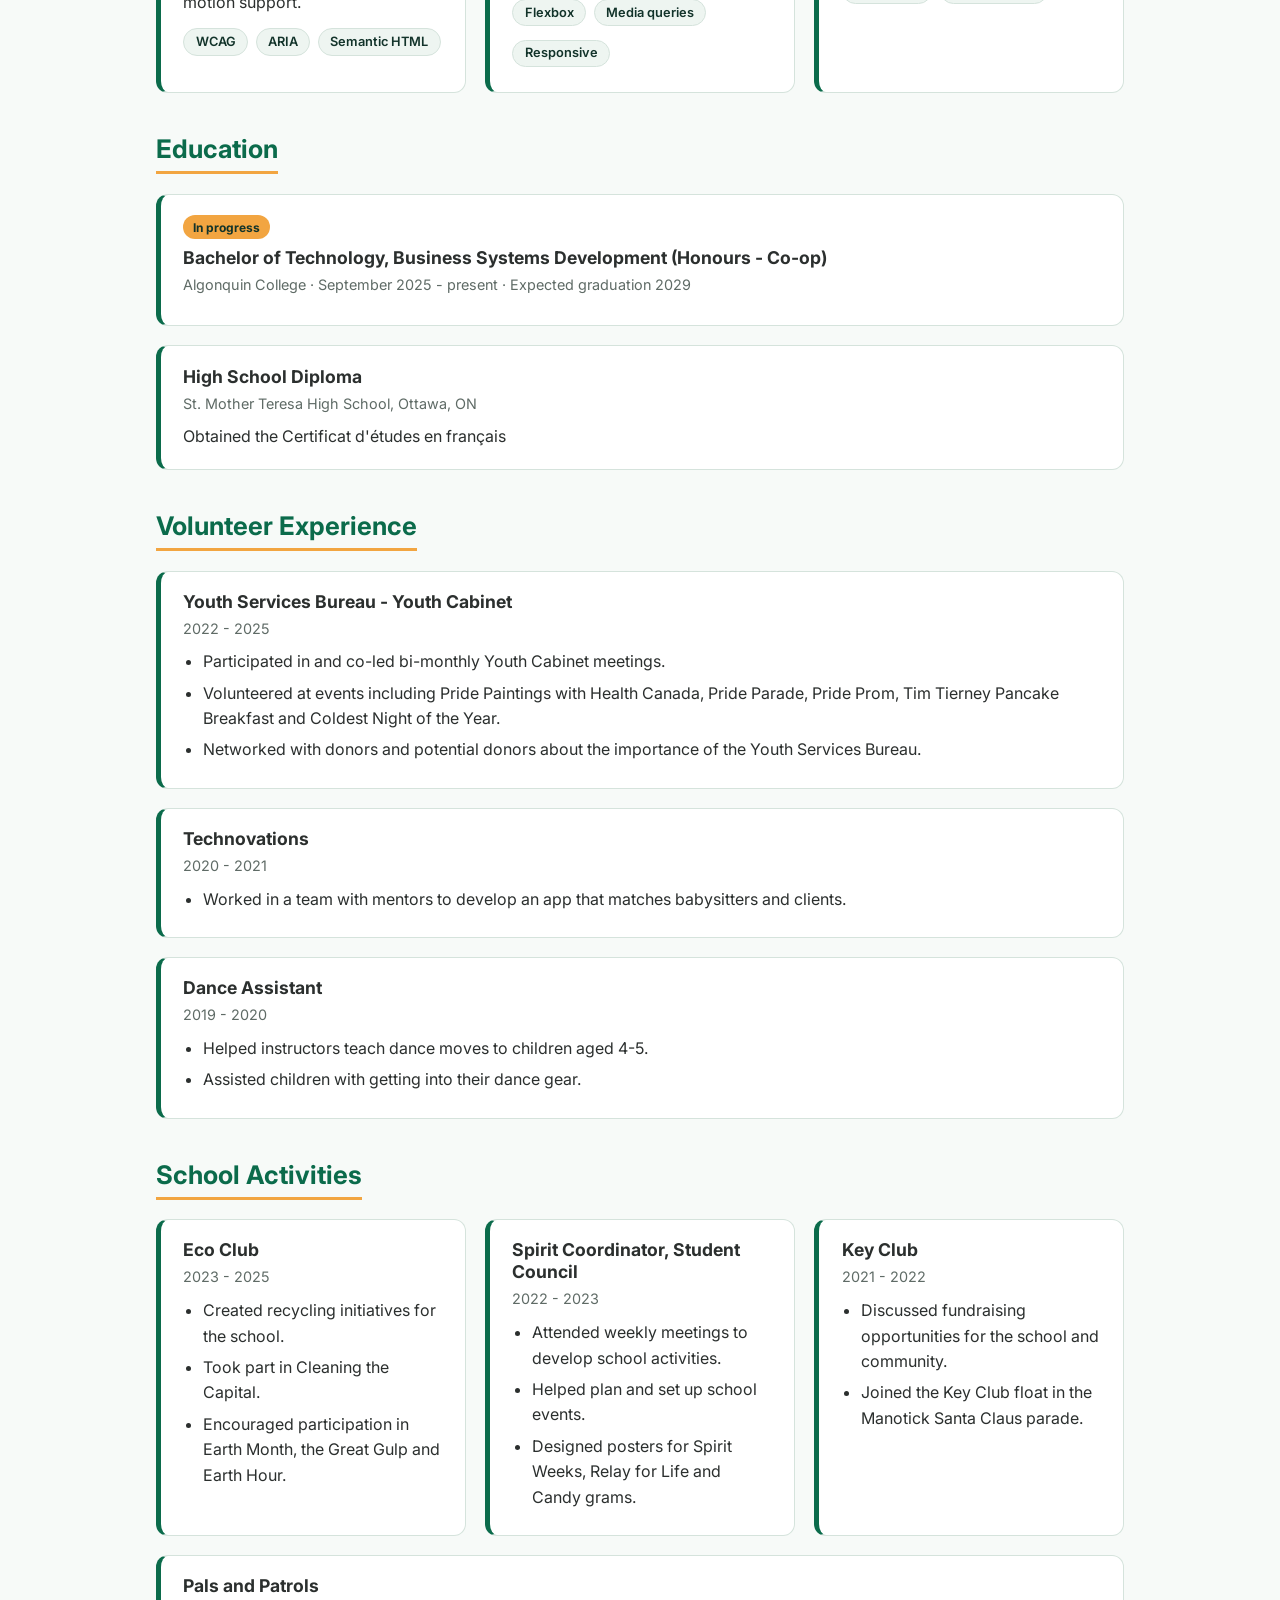
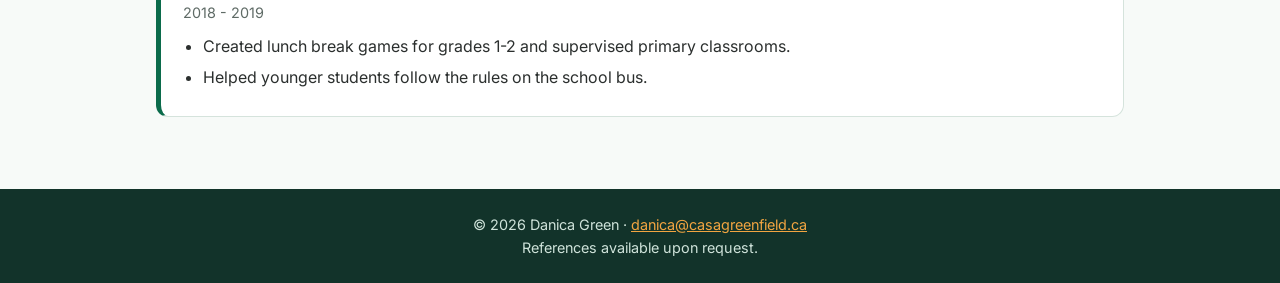
==== commit 536ce742: "changed a couple of typos" ====
--- a/PD2/index.html
+++ b/PD2/index.html
@@ -16,14 +16,14 @@
     <!-- Lets keyboard and screen reader users jump past the navigation -->
     <a class="skip-link" href="#main-content">Skip to content</a>
 
-    <!-- ===== Site header ===== -->
+    <!-- Site header -->
     <header class="site-header">
         <h1>Danica Green</h1>
         <p class="tagline">Business Systems Development Student</p>
         <p class="location">Nepean, ON &nbsp; |&nbsp; 613-266-7276 |&nbsp; danica@casagreenfield.ca</p>
     </header>
 
-    <!-- ===== Main navigation: sections of this page, then the other page ===== -->
+    <!-- Main navigation: sections of this page, then the other page  -->
     <nav class="site-nav" aria-label="Main navigation">
         <ul>
             <li><a href="#highlights">Highlights</a></li>
@@ -37,7 +37,7 @@
 
     <main id="main-content">
 
-        <!-- ===== Highlights (updated: Tools card now lists the web stack) ===== -->
+        <!-- Highlights  -->
         <section class="section" id="highlights" aria-labelledby="highlights-title">
             <h2 id="highlights-title">Highlights</h2>
             <div class="grid">
@@ -58,7 +58,7 @@
             </div>
         </section>
 
-        <!-- ===== Link to the Yatzy project page ===== -->
+        <!-- Link to the Yatzy project page  -->
         <section class="section" id="projects" aria-labelledby="projects-title">
             <h2 id="projects-title">Featured Project</h2>
             <article class="card card--featured">
@@ -75,12 +75,11 @@
             </article>
         </section>
 
-        <!-- ===== NEW (PD2): Other technologies learned in the course ===== -->
+        <!--  Other technologies learned in the course -->
         <section class="section" id="technologies" aria-labelledby="technologies-title">
             <h2 id="technologies-title">Other Technologies and Best Practices</h2>
             <p class="section-intro">
-                Not everything from the course fit into the Yatzy game, but it all shapes how I build.
-                This page itself uses several of these practices.
+                Not everything from the course fit into the Yatzy game, but it all shapes how I build it.
             </p>
             <div class="grid">
                 <article class="card">
@@ -139,7 +138,7 @@
             </div>
         </section>
 
-        <!-- ===== Education ===== -->
+        <!-- Education -->
         <section class="section" id="education" aria-labelledby="education-title">
             <h2 id="education-title">Education</h2>
             <div class="stack">
@@ -156,7 +155,7 @@
             </div>
         </section>
 
-        <!-- ===== Volunteer experience ===== -->
+        <!-- Volunteer experience-->
         <section class="section" id="volunteer" aria-labelledby="volunteer-title">
             <h2 id="volunteer-title">Volunteer Experience</h2>
             <div class="stack">
@@ -187,7 +186,7 @@
             </div>
         </section>
 
-        <!-- ===== School activities ===== -->
+        <!--  School activities -->
         <section class="section" id="activities" aria-labelledby="activities-title">
             <h2 id="activities-title">School Activities</h2>
             <div class="grid">
@@ -229,7 +228,7 @@
         </section>
     </main>
 
-    <!-- ===== Site footer (same on every page) ===== -->
+    <!--  Site footer (same on every page) -->
     <footer class="site-footer">
         <p>&copy; 2026 Danica Green &middot; <a href="mailto:danica@casagreenfield.ca">danica@casagreenfield.ca</a></p>
         <p>References available upon request.</p>
